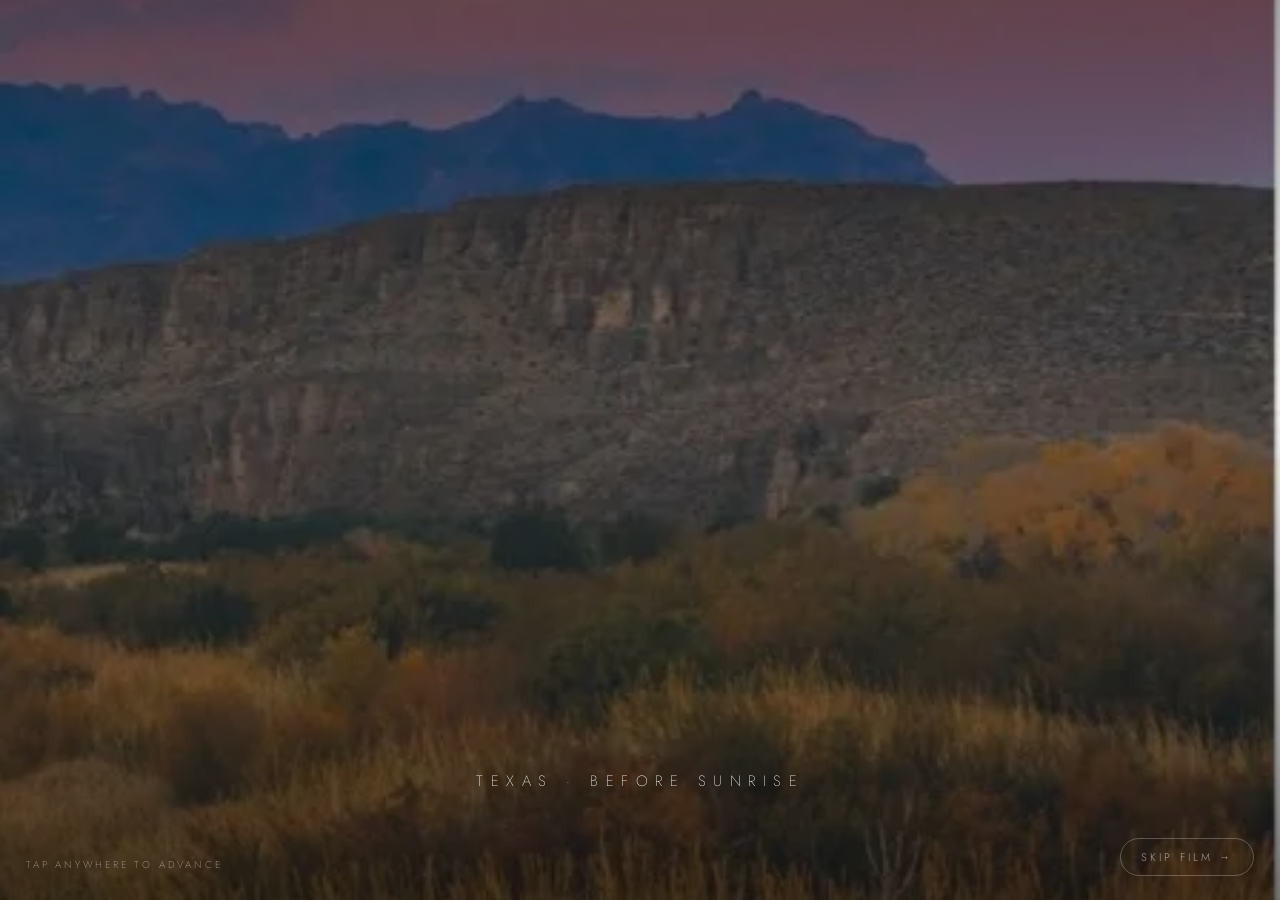
==== elan-brady/index.html @ 6ebee1da "Rename the one-of-one capsule from Martha to Marfa Co-Authored-By: Claude Fable 5 <noreply@anthropic" ====
<!DOCTYPE html>
<html lang="en">
<head>
<meta charset="UTF-8">
<meta name="viewport" content="width=device-width, initial-scale=1.0, viewport-fit=cover">
<title>Élan Brady — The Vision</title>
<meta name="description" content="Élan Brady — a Texas luxury jewelry house of modern heirlooms, one connected jewelry language, five regional expressions.">
<link rel="preconnect" href="https://fonts.googleapis.com">
<link rel="preconnect" href="https://fonts.gstatic.com" crossorigin>
<link href="https://fonts.googleapis.com/css2?family=Cormorant:ital,wght@0,300;0,400;0,500;1,300;1,400&family=Cormorant+SC:wght@300;400;500&family=EB+Garamond:ital,wght@0,400;0,500;1,400&family=Jost:wght@200;300;400&display=swap" rel="stylesheet">
<style>
:root{
  --canvas:#FFFFFF; --sand:#F4F1EA; --ink:#171A18;
  --blue-08:rgba(181,208,226,.28); --blue-16:rgba(181,208,226,.55); --blue:#B5D0E2;
  --green:#175B40; --aqua:#7FC4BD; --aqua-deep:#4FA69E; --gold:#B8912F;
  --deepgreen:#1C2D20; --door:#1E3A31;
}
*{margin:0;padding:0;box-sizing:border-box}
html,body{height:100%;overflow:hidden;background:#000;color:var(--ink);
  font-family:'EB Garamond',serif;-webkit-font-smoothing:antialiased}
button{font:inherit;background:none;border:none;cursor:pointer;color:inherit}
img{display:block}

.deck{position:fixed;inset:0;background:var(--canvas)}
.slide{position:absolute;inset:0;display:flex;align-items:center;justify-content:center;
  opacity:0;visibility:hidden;transition:opacity 1s ease, visibility 0s linear 1s;
  padding:6vh 7vw;overflow:hidden;background:var(--canvas)}
.slide.active{opacity:1;visibility:visible;transition:opacity 1s ease;z-index:2}
.inner{max-width:1100px;width:100%;position:relative;z-index:3}

.slide .st{opacity:0;transform:translateY(14px);
  transition:opacity 1s cubic-bezier(.2,.6,.2,1),transform 1s cubic-bezier(.2,.6,.2,1)}
.slide.active .st{opacity:1;transform:none}
.slide.active .d1{transition-delay:.15s}.slide.active .d2{transition-delay:.5s}
.slide.active .d3{transition-delay:.9s}.slide.active .d4{transition-delay:1.3s}
.slide.active .d5{transition-delay:1.75s}.slide.active .d6{transition-delay:2.2s}
.slide.active .d7{transition-delay:2.65s}.slide.active .d8{transition-delay:3.1s}

.eyebrow{font-family:'Jost',sans-serif;font-weight:300;font-size:clamp(10px,1.05vw,13px);
  letter-spacing:.42em;text-transform:uppercase;color:var(--green);margin-bottom:3vh}
.eyebrow .n{color:var(--gold)}
h1,h2{font-family:'Cormorant',serif;font-weight:300;line-height:1.12}
h1{font-size:clamp(32px,5.4vw,72px)}
h2{font-size:clamp(26px,4vw,54px)}
.big-i{font-style:italic}
.lede{font-size:clamp(15px,1.45vw,20px);line-height:1.7;max-width:60ch;color:#3a3f3c}
.quiet{font-family:'Jost',sans-serif;font-weight:300;font-size:clamp(9.5px,.95vw,12.5px);
  letter-spacing:.24em;text-transform:uppercase;color:#8d938f}
.hair{height:1px;background:var(--gold);width:64px;margin:3vh 0;opacity:.85}
.center{text-align:center}
.center .hair,.center .lede{margin-left:auto;margin-right:auto}

/* photo treatments */
.ph{position:relative;overflow:hidden;border-radius:10px;background:var(--sand)}
.ph img{width:100%;height:100%;object-fit:cover}
.ph .cap{position:absolute;left:0;right:0;bottom:0;padding:26px 20px 12px;
  background:linear-gradient(180deg,transparent,rgba(12,14,12,.55));
  color:rgba(255,255,255,.92);font-family:'Jost',sans-serif;font-weight:300;
  font-size:10px;letter-spacing:.26em;text-transform:uppercase;text-align:center}
.frame{border:1px solid #e6e2d6;border-radius:10px;overflow:hidden;background:#fff;
  box-shadow:0 22px 60px -30px rgba(23,26,24,.35)}
.frame img{width:100%;height:auto}

/* wordmark */
.wordmark{display:inline-block;text-align:center;line-height:1}
.wordmark .elan{font-family:'Cormorant',serif;font-weight:300;letter-spacing:.42em;
  font-size:clamp(38px,6vw,82px);display:inline-block;position:relative;padding-left:.42em}
.wordmark .elan .e{position:relative;display:inline-block}
.wordmark .elan .e svg{position:absolute;top:-.34em;left:.06em;width:.68em;height:.3em;overflow:visible}
.wordmark .brady{font-family:'Cormorant SC',serif;font-weight:400;letter-spacing:.58em;
  font-size:clamp(12px,1.6vw,21px);display:block;margin-top:.55em;padding-left:.58em}
.wordmark .atelier{font-family:'Jost',sans-serif;font-weight:200;letter-spacing:.6em;
  font-size:clamp(8px,.85vw,11px);display:block;margin-top:1.4em;padding-left:.6em;color:#6d736f}
.wordmark.on-dark{color:#fff}.wordmark.on-dark .atelier{color:rgba(255,255,255,.6)}

/* =========== INTRO FILM =========== */
#film{background:#000;padding:0}
.fs{position:absolute;inset:0;display:flex;align-items:center;justify-content:center;
  opacity:0;transition:opacity 1.8s ease;pointer-events:none;text-align:center;padding:8vh 8vw}
.fs.on{opacity:1}
#f1{padding:0}
#f1 .bg{position:absolute;inset:0;overflow:hidden}
#f1 .bg img{width:100%;height:100%;object-fit:cover;transform:scale(1.08);
  animation:kb-slow 14s ease-out forwards}
@keyframes kb-slow{to{transform:scale(1)}}
#f1 .bg::after{content:"";position:absolute;inset:0;
  background:linear-gradient(180deg,rgba(0,0,0,.35),rgba(0,0,0,.05) 45%,rgba(0,0,0,.55))}
.f-cap{position:relative;z-index:2;color:rgba(255,255,255,.94);font-family:'Jost',sans-serif;
  font-weight:200;letter-spacing:.5em;text-transform:uppercase;font-size:clamp(10px,1.2vw,15px);
  text-shadow:0 1px 24px rgba(0,0,0,.5)}
#f1 .f-cap{position:absolute;left:0;right:0;bottom:12vh}
.f-q{position:relative;z-index:2;font-family:'Cormorant',serif;font-style:italic;font-weight:300;
  color:#fff;font-size:clamp(24px,3.6vw,48px);line-height:1.4;max-width:26ch}
#f3{background:#000}
.f-doors{position:absolute;inset:0;display:flex}
.f-doors .p{flex:1;background:linear-gradient(100deg,#20423a,#16302a 52%,#1d3d34)}
.f-doors .p.l{border-right:1px solid rgba(255,255,255,.1)}
.f-doors .p.r{border-left:1px solid rgba(0,0,0,.3)}
.f-doors .p{transition:transform 2.8s cubic-bezier(.65,0,.25,1)}
#f3.open .p.l{transform:translateX(-102%)}
#f3.open .p.r{transform:translateX(102%)}
#f3 .light{position:absolute;inset:0;background:radial-gradient(ellipse at 50% 45%,#fdfbf5,#f0ead9 55%,#e2dbc6)}
#f3 .fmark{position:relative;z-index:3;transition:opacity 1.5s ease}
#f3.open .fmark{opacity:0}
#f4{background:#0e120f;padding:0}
.f-strip{position:absolute;inset:0;display:flex;gap:3px;background:#0e120f}
.f-strip .band{flex:1;position:relative;overflow:hidden;
  transform:translateY(101%);transition:transform 1.3s cubic-bezier(.2,.7,.2,1)}
#f4.on .band{transform:none}
#f4.on .band:nth-child(2){transition-delay:.35s}
#f4.on .band:nth-child(3){transition-delay:.7s}
#f4.on .band:nth-child(4){transition-delay:1.05s}
#f4.on .band:nth-child(5){transition-delay:1.4s}
.f-strip .band img{position:absolute;inset:0;width:100%;height:100%;object-fit:cover}
.f-strip .band::after{content:"";position:absolute;inset:0;
  background:linear-gradient(180deg,rgba(10,14,11,.55),transparent 32%,transparent 55%,rgba(10,14,11,.62))}
.f-strip .band span{position:absolute;left:0;right:0;bottom:26px;z-index:2;text-align:center;
  color:rgba(255,255,255,.94);font-family:'Jost',sans-serif;font-weight:300;
  letter-spacing:.32em;text-transform:uppercase;font-size:clamp(8px,.95vw,12px)}
#f4 .f-cap{position:absolute;left:0;right:0;top:7vh;z-index:3;
  text-shadow:0 1px 20px rgba(0,0,0,.85),0 0 6px rgba(0,0,0,.6)}
#f5{background:var(--canvas)}
.f-thresh{font-family:'Cormorant',serif;font-weight:300;color:var(--ink);
  font-size:clamp(28px,4.4vw,58px);line-height:1.25}
.f-thresh em{font-style:italic;color:var(--green)}
.f-sub{margin-top:3vh;font-family:'Jost',sans-serif;font-weight:300;letter-spacing:.3em;
  text-transform:uppercase;font-size:clamp(9px,1vw,12px);color:#8d938f}
.skip{position:absolute;right:26px;bottom:24px;z-index:20;font-family:'Jost',sans-serif;
  font-weight:300;font-size:11px;letter-spacing:.28em;text-transform:uppercase;
  color:rgba(255,255,255,.55);border:1px solid rgba(255,255,255,.25);border-radius:100px;
  padding:10px 20px;transition:color .3s,border-color .3s}
.skip:hover{color:#fff;border-color:rgba(255,255,255,.6)}
#film.lightmode .skip{color:#8d938f;border-color:#d8d4c8}
.tapnote{position:absolute;left:26px;bottom:28px;z-index:20;font-family:'Jost',sans-serif;
  font-weight:300;font-size:10px;letter-spacing:.28em;text-transform:uppercase;color:rgba(255,255,255,.4)}
#film.lightmode .tapnote{color:#b9b4a6}

/* =========== LINE SLIDES — real photography =========== */
.line-slide{padding:0}
.line-wrap{display:grid;grid-template-columns:46% 54%;position:absolute;inset:0}
.line-field{position:relative;overflow:hidden;background:#101512}
.line-field img{position:absolute;inset:0;width:100%;height:100%;object-fit:cover;
  transform:scale(1.06)}
.slide.active .line-field img{animation:kb 26s ease-in-out infinite alternate}
@keyframes kb{from{transform:scale(1.06) translateY(0)}to{transform:scale(1.12) translateY(-1.5%)}}
.line-field::after{content:"";position:absolute;inset:0;z-index:1;
  background:linear-gradient(180deg,rgba(10,14,11,.08),transparent 45%,rgba(10,14,11,.66))}
.line-field .lname{position:absolute;left:8%;bottom:9%;color:#fff;z-index:2;
  text-shadow:0 1px 30px rgba(0,0,0,.45)}
.line-field .lname .idx{font-family:'Jost',sans-serif;font-weight:300;font-size:11.5px;
  letter-spacing:.4em;opacity:.85;display:block;margin-bottom:12px}
.line-field .lname h2{font-family:'Cormorant',serif;font-weight:300;letter-spacing:.12em;
  font-size:clamp(30px,4.3vw,60px);color:#fff}
.line-copy{display:flex;flex-direction:column;justify-content:center;padding:7vh 7vw 7vh 5.5vw;background:var(--canvas)}
.promise{font-family:'Cormorant',serif;font-style:italic;font-weight:300;
  font-size:clamp(22px,2.7vw,38px);line-height:1.25;margin-bottom:3vh}
.mats{display:flex;flex-wrap:wrap;gap:8px 9px;margin-bottom:3vh}
.mats span{font-family:'Jost',sans-serif;font-weight:300;font-size:11px;letter-spacing:.13em;
  text-transform:uppercase;color:#5c625e;border:1px solid #e2e0d8;border-radius:100px;
  padding:6px 14px;background:var(--sand)}
.worldnote{font-size:clamp(13.5px,1.2vw,16.5px);line-height:1.7;color:#4a504c;max-width:46ch}

/* gap diagram */
.gap{position:relative;margin-top:5vh;height:210px}
.gap .axis{position:absolute;top:50%;left:4%;right:4%;height:1px;background:var(--gold);
  transform:scaleX(0);transform-origin:left;transition:transform 1.6s ease .5s}
.slide.active .gap .axis{transform:scaleX(1)}
.gap .pole{position:absolute;top:50%;width:190px;transform:translateY(-50%)}
.gap .pole.l{left:2%}.gap .pole.r{right:2%;text-align:right}
.gap .pole h3{font-family:'Cormorant SC',serif;font-weight:400;font-size:clamp(15px,1.7vw,23px);letter-spacing:.1em}
.gap .pole p{font-family:'Jost',sans-serif;font-weight:300;font-size:11.5px;color:#8d938f;margin-top:8px;line-height:1.55}
.gap .bloom{position:absolute;top:50%;left:50%;transform:translate(-50%,-50%);
  width:min(330px,36vw);aspect-ratio:1.6/1;border-radius:50%;
  background:radial-gradient(closest-side,var(--blue-16),var(--blue-08) 55%,transparent 78%);
  display:flex;flex-direction:column;align-items:center;justify-content:center;gap:9px;
  opacity:0;transition:opacity 1.4s ease 1.7s}
.slide.active .gap .bloom{opacity:1}
.gap .bloom h3{font-family:'Cormorant',serif;font-style:italic;font-weight:400;font-size:clamp(19px,2.3vw,30px)}
.gap .bloom p{font-family:'Jost',sans-serif;font-weight:300;font-size:11px;letter-spacing:.2em;
  text-transform:uppercase;color:var(--green)}

/* crossroads */
.cross-wrap{display:grid;grid-template-columns:44% 56%;gap:4.5vw;align-items:center}
.cross-wrap .ph{aspect-ratio:3/4;max-height:66vh}
.parts{display:flex;flex-wrap:wrap;gap:9px;margin:3vh 0}
.parts span{font-family:'Jost',sans-serif;font-weight:300;font-size:10.5px;letter-spacing:.24em;
  text-transform:uppercase;color:var(--green);border:1px solid #d9e6e0;border-radius:100px;
  padding:8px 16px;background:rgba(181,208,226,.14)}
.cross-note{font-family:'Jost',sans-serif;font-weight:300;font-size:11px;letter-spacing:.16em;
  text-transform:uppercase;color:#8d938f;line-height:2}

/* MARTHA */
#s-martha{background:#0c0d0b;color:#efeee8}
#s-martha .m-grid{display:grid;grid-template-columns:55% 45%;gap:4.5vw;align-items:center;max-width:1160px}
#s-martha .m-name{font-family:'Cormorant',serif;font-weight:300;font-style:italic;
  letter-spacing:.24em;font-size:clamp(42px,6.4vw,90px);color:#fff}
#s-martha .quiet{color:rgba(239,238,232,.55)}
#s-martha .lede{color:rgba(239,238,232,.78)}
#s-martha .m-plate{border:1px solid rgba(184,145,47,.4);border-radius:10px;overflow:hidden;
  box-shadow:0 30px 90px -40px rgba(184,145,47,.35);position:relative}
#s-martha .m-plate img{width:100%;height:auto}
#s-martha .m-plate .cap{position:absolute;left:0;right:0;bottom:0;padding:26px 16px 12px;
  background:linear-gradient(180deg,transparent,rgba(12,13,11,.72));color:rgba(239,238,232,.85);
  font-family:'Jost',sans-serif;font-weight:300;font-size:9.5px;letter-spacing:.26em;
  text-transform:uppercase;text-align:center}

/* tiers */
.tier-wrap{display:grid;grid-template-columns:58% 42%;gap:4vw;align-items:center}
.tiers{margin-top:3.2vh;display:flex;flex-direction:column;gap:9px}
.tier{display:grid;grid-template-columns:200px 1fr;align-items:center;gap:20px;
  background:var(--sand);border-radius:8px;padding:16px 24px;border-left:3px solid var(--gold)}
.tier:nth-child(2){border-left-color:var(--green)}
.tier:nth-child(3){border-left-color:var(--aqua-deep)}
.tier:nth-child(4){border-left-color:#a4a89f}
.tier h4{font-family:'Cormorant SC',serif;font-weight:500;font-size:clamp(13px,1.4vw,18px);letter-spacing:.07em}
.tier p{font-family:'Jost',sans-serif;font-weight:300;font-size:11.5px;color:#5c625e}
.tier-cap{margin-top:2.6vh;font-style:italic;font-size:clamp(13px,1.35vw,17px);color:#3a3f3c}

/* ===== NUMBERS: gates ===== */
.gates{display:grid;grid-template-columns:repeat(3,1fr);gap:16px;margin-top:3.6vh}
.gate{border:1px solid #e6e2d6;border-radius:10px;padding:24px 24px 20px;background:var(--canvas);position:relative}
.gate.hot{background:var(--sand);border-color:#dcd6c6}
.gate .gn{font-family:'Jost',sans-serif;font-weight:300;font-size:10px;letter-spacing:.32em;
  text-transform:uppercase;color:var(--gold);margin-bottom:10px}
.gate h4{font-family:'Cormorant',serif;font-weight:400;font-size:clamp(18px,1.9vw,25px);margin-bottom:4px}
.gate .amt{font-family:'Cormorant',serif;font-weight:300;font-size:clamp(24px,2.6vw,36px);color:var(--green);margin-bottom:14px}
.gate ul{list-style:none}
.gate li{font-family:'Jost',sans-serif;font-weight:300;font-size:12px;line-height:1.5;color:#4a504c;
  padding:5px 0;border-top:1px solid #eeebe1;display:flex;justify-content:space-between;gap:10px}
.gate li b{font-weight:400;color:var(--ink);white-space:nowrap}
.gate .unlock{margin-top:14px;font-family:'EB Garamond',serif;font-style:italic;
  font-size:13.5px;color:var(--green)}
.fineprint{margin-top:2.6vh;font-family:'Jost',sans-serif;font-weight:300;font-size:10px;
  letter-spacing:.14em;text-transform:uppercase;color:#a4a89f;text-align:center}

/* ===== NUMBERS: revenue chart ===== */
.rev{display:grid;grid-template-columns:repeat(3,1fr);gap:26px;align-items:end;
  margin-top:4vh;height:300px}
.rcol{display:flex;flex-direction:column;justify-content:flex-end;height:100%;text-align:center}
.rbar{position:relative;border-radius:8px 8px 0 0;margin:0 12%;
  transform:scaleY(0);transform-origin:bottom;transition:transform 1.4s cubic-bezier(.2,.7,.2,1)}
.slide.active .rbar{transform:scaleY(1)}
.slide.active .rc2 .rbar{transition-delay:.35s}
.slide.active .rc3 .rbar{transition-delay:.7s}
.rb1{height:19%;background:linear-gradient(180deg,var(--blue),rgba(181,208,226,.55))}
.rb2{height:48%;background:linear-gradient(180deg,var(--aqua),var(--aqua-deep))}
.rb3{height:100%;background:linear-gradient(180deg,#2b7d5c,var(--green))}
.rbar .rv{position:absolute;top:-2.6em;left:0;right:0;font-family:'Cormorant',serif;
  font-weight:400;font-size:clamp(17px,1.9vw,26px);color:var(--ink);white-space:nowrap}
.rmeta{margin-top:14px;border-top:1px solid #e6e2d6;padding-top:12px}
.rmeta h4{font-family:'Cormorant SC',serif;font-weight:500;font-size:clamp(13px,1.4vw,18px);letter-spacing:.08em}
.rmeta p{font-family:'Jost',sans-serif;font-weight:300;font-size:11px;line-height:1.6;color:#5c625e;margin-top:6px}

/* growth path */
.gpath{display:flex;align-items:center;gap:0;margin-top:4.5vh;flex-wrap:wrap;justify-content:center}
.gstep{background:var(--sand);border:1px solid #e6e2d6;border-radius:10px;padding:18px 22px;text-align:center;min-width:150px}
.gstep h5{font-family:'Cormorant',serif;font-weight:400;font-size:clamp(16px,1.7vw,22px)}
.gstep p{font-family:'Jost',sans-serif;font-weight:300;font-size:10.5px;letter-spacing:.12em;
  text-transform:uppercase;color:var(--green);margin-top:6px}
.garr{font-family:'Cormorant',serif;font-size:26px;color:var(--gold);padding:0 16px}

/* craft / production */
.craft{display:grid;grid-template-columns:repeat(3,1fr);gap:24px;margin-top:4vh}
.craft .c{border-top:1px solid var(--gold);padding-top:2.2vh}
.craft h4{font-family:'Cormorant SC',serif;font-weight:500;letter-spacing:.09em;font-size:clamp(13px,1.45vw,19px);margin-bottom:1.2vh}
.craft .where{font-family:'Jost',sans-serif;font-weight:300;font-size:10px;letter-spacing:.3em;
  text-transform:uppercase;color:var(--green);margin-bottom:1.3vh}
.craft p{font-size:clamp(12.5px,1.1vw,15px);line-height:1.65;color:#4a504c}
.worktable{display:grid;grid-template-columns:repeat(3,1fr);gap:16px;margin-top:3.4vh}
.worktable .frame{box-shadow:0 14px 40px -24px rgba(23,26,24,.35)}
.worktable .frame img{aspect-ratio:16/10;object-fit:cover;height:auto}
.worktable-cap{margin-top:1.8vh;font-family:'Jost',sans-serif;font-weight:300;font-size:10px;
  letter-spacing:.22em;text-transform:uppercase;color:#a4a89f;text-align:center}

/* brand codes */
.codes{display:grid;grid-template-columns:1fr 1fr;gap:20px;margin-top:4vh;align-items:start}
.codes .frame img{max-height:56vh;object-fit:cover;object-position:top}

/* open studio */
.paths{display:grid;grid-template-columns:1fr 1fr;gap:20px;margin-top:4vh}
.path{border:1px solid #e2ded2;border-radius:10px;padding:26px 28px;background:var(--canvas)}
.path.warm{background:var(--sand)}
.path h4{font-family:'Cormorant',serif;font-weight:400;font-size:clamp(18px,1.9vw,25px);margin-bottom:1.4vh}
.path p{font-size:clamp(13px,1.15vw,15.5px);line-height:1.7;color:#4a504c}
.path ul{list-style:none;margin-top:1.6vh;display:flex;flex-wrap:wrap;gap:7px}
.path li{font-family:'Jost',sans-serif;font-weight:300;font-size:10px;letter-spacing:.15em;
  text-transform:uppercase;color:var(--green);border:1px solid #d9e6e0;border-radius:100px;padding:6px 12px}

/* studio 52 */
#s-52{background:var(--deepgreen);color:#efeee8}
#s-52 .eyebrow{color:var(--aqua)}
.orbit-wrap{position:relative;width:min(380px,54vw);aspect-ratio:1;margin:2.5vh auto 0}
.orbit-ring{position:absolute;inset:0;border:1px solid rgba(207,213,197,.22);border-radius:50%}
.orbit-ring.r2{inset:16%}
.flower{position:absolute;inset:37%;display:flex;align-items:center;justify-content:center}
.flower svg{animation:breathe 6s ease-in-out infinite}
@keyframes breathe{0%,100%{opacity:.85;transform:scale(1)}50%{opacity:1;transform:scale(1.05)}}
.node{position:absolute;width:110px;text-align:center;transform:translate(-50%,-50%);
  font-family:'Jost',sans-serif;font-weight:300;font-size:10px;letter-spacing:.22em;
  text-transform:uppercase;color:rgba(239,238,232,.78)}
.node::before{content:"";display:block;width:6px;height:6px;border-radius:50%;
  background:var(--aqua);margin:0 auto 8px;box-shadow:0 0 12px rgba(127,196,189,.6)}
.orbit-cap{text-align:center;font-style:italic;font-size:clamp(13px,1.35vw,18px);
  color:rgba(239,238,232,.85);margin-top:2.5vh}

/* ask */
#s-ask{background:var(--sand)}
.ask-wrap{display:grid;grid-template-columns:44% 56%;gap:4.5vw;align-items:center;max-width:1160px}
.ask-wrap .ph{aspect-ratio:4/3;box-shadow:0 26px 70px -34px rgba(23,26,24,.4)}
.ask-line{font-family:'Cormorant',serif;font-weight:300;font-size:clamp(22px,3vw,42px);line-height:1.35}
.ask-line em{font-style:italic;color:var(--green)}

/* closing */
.close-lines h2{font-size:clamp(24px,3.4vw,48px);line-height:1.45;font-weight:300}
.close-lines h2 em{font-style:italic;color:var(--green)}

/* chrome */
.chrome{position:fixed;left:0;right:0;bottom:0;z-index:50;display:flex;align-items:center;
  justify-content:space-between;padding:15px 24px;pointer-events:none;transition:opacity .6s}
.chrome.hidden{opacity:0}
.progress{flex:1;height:1px;background:#e4e0d4;margin:0 20px;position:relative}
.progress .bar{position:absolute;left:0;top:0;bottom:0;background:var(--gold);width:0;transition:width .8s ease}
.ch-label{font-family:'Jost',sans-serif;font-weight:300;font-size:9px;letter-spacing:.3em;
  text-transform:uppercase;color:#a4a89f;min-width:140px}
.ch-label.r{text-align:right}
body.dark-chrome .ch-label{color:rgba(239,238,232,.5)}
body.dark-chrome .progress{background:rgba(255,255,255,.15)}
.navzone{position:fixed;top:0;bottom:0;width:16%;z-index:40;cursor:pointer}
.navzone.prev{left:0}.navzone.next{right:0}

@media (prefers-reduced-motion:reduce){
  *,*::before,*::after{animation:none!important;transition-duration:.01ms!important}
  .slide .st,.rbar{opacity:1;transform:none}
  .line-field img{transform:none}
}
@media (max-width:760px){
  .line-wrap{grid-template-columns:1fr}
  .line-field{min-height:36vh}
  .line-copy{padding:4vh 8vw}
  .craft,.gates,.worktable{grid-template-columns:1fr;gap:12px}
  .rev{height:auto;grid-template-columns:1fr;gap:18px}
  .rbar{height:60px!important;margin:0}
  .paths,.codes,.cross-wrap,.tier-wrap,.ask-wrap{grid-template-columns:1fr;gap:20px}
  #s-martha .m-grid{grid-template-columns:1fr;gap:24px}
  .cross-wrap .ph{aspect-ratio:4/3;max-height:34vh}
  .gap{height:290px}.gap .pole{width:118px}
  .slide{padding:5vh 7vw}
}
</style>
</head>
<body>

<div class="deck" id="deck">

<!-- ================= 0 · INTRO FILM ================= -->
<section class="slide active" id="film" data-chapter="Élan Brady — a film" data-dark="1">
  <div class="fs on" id="f1">
    <div class="bg"><img src="./assets/texas-sky.webp" alt="Moon over a Texas desert ridge before sunrise"></div>
    <div class="f-cap">Texas · before sunrise</div>
  </div>
  <div class="fs" id="f2" style="background:#000">
    <div class="f-q">What if jewelry could tell the story of Texas the way the great houses tell the story of Paris?</div>
  </div>
  <div class="fs" id="f3">
    <div class="light"></div>
    <div class="f-doors"><div class="p l"></div><div class="p r"></div></div>
    <div class="fmark">
      <div class="wordmark on-dark">
        <span class="elan"><span class="e">E<svg viewBox="0 0 40 16"><path d="M2 11 C 9 3, 15 3, 21 9 S 33 14, 38 6" fill="none" stroke="#fff" stroke-width="1.6" stroke-linecap="round"/></svg></span>LAN</span>
        <span class="brady">Brady</span>
        <span class="atelier">ATELIER&nbsp;&nbsp;TX</span>
      </div>
    </div>
  </div>
  <div class="fs" id="f4">
    <div class="f-strip">
      <div class="band"><img src="./assets/dallas-pearls.webp" alt="DFW line pearl moodboard"><span>DFW</span></div>
      <div class="band"><img src="./assets/austin-tray.webp" alt="Austin line collected jewelry trays"><span>Austin</span></div>
      <div class="band"><img src="./assets/houston-tech.webp" alt="Houston line necklace design board"><span>Houston</span></div>
      <div class="band"><img src="./assets/gulf-silver.webp" alt="Gulf Coast line connector design board"><span>Gulf&nbsp;Coast</span></div>
      <div class="band"><img src="./assets/texas-sky.webp" alt="South Texas big sky"><span>South&nbsp;Texas</span></div>
    </div>
    <div class="f-cap">Five Texas lines · one connected collection</div>
  </div>
  <div class="fs" id="f5">
    <div>
      <div class="f-thresh">Come see what <em>belongs together.</em></div>
      <div class="f-sub">DFW · Austin · Houston · Gulf Coast · South Texas — joined at the Crossroads</div>
    </div>
  </div>
  <button class="skip" id="skipBtn">Skip film →</button>
  <div class="tapnote">Tap anywhere to advance</div>
</section>

<!-- ================= 1 · TITLE ================= -->
<section class="slide center" data-chapter="The House">
  <div class="inner">
    <div class="st d1 quiet" style="margin-bottom:4vh">A future luxury jewelry house · Texas</div>
    <div class="st d2">
      <div class="wordmark">
        <span class="elan"><span class="e">E<svg viewBox="0 0 40 16"><path d="M2 11 C 9 3, 15 3, 21 9 S 33 14, 38 6" fill="none" stroke="#171A18" stroke-width="1.6" stroke-linecap="round"/></svg></span>LAN</span>
        <span class="brady">Brady</span>
      </div>
    </div>
    <div class="st d3 hair"></div>
    <p class="st d4 lede" style="font-size:clamp(15px,1.55vw,21px)">Élan Brady creates modern heirlooms inspired by <em style="color:var(--green)">the places we love</em>, <em style="color:var(--green)">the stories we carry</em>, and <em style="color:var(--green)">the faith that connects us</em> — expressed through excellence, never through slogans. One jewelry language, five Texas expressions, every piece made to connect — so a collection grows as beautifully as a story does.</p>
    <div class="st d5 quiet" style="margin-top:4vh;color:var(--green)">DFW · Austin · Houston · Gulf Coast · South Texas</div>
  </div>
</section>

<!-- ================= 2 · PHILOSOPHY ================= -->
<section class="slide center" data-chapter="Ch 1 · Philosophy">
  <div class="inner">
    <div class="st d1 eyebrow"><span class="n">01</span> &nbsp; The Philosophy</div>
    <h1><span class="st d2" style="display:block">Not a jewelry company.</span>
        <span class="st d3 big-i" style="display:block;color:var(--green)">A collecting house.</span>
        <span class="st d4" style="display:block">Jewelry is the first collection.</span></h1>
    <div class="st d5 hair"></div>
    <p class="st d6 lede">Modern heirlooms — pieces designed to gain meaning, not lose it. Objects that feel as if they already had a life before you found them. One belief holds the house: <em>beautiful things belong together.</em> People. Stones. Stories. Generations.</p>
  </div>
</section>

<!-- ================= 3 · OPPORTUNITY ================= -->
<section class="slide" data-chapter="Ch 2 · The Opportunity">
  <div class="inner">
    <div class="st d1 eyebrow"><span class="n">02</span> &nbsp; The Opportunity</div>
    <h2 class="st d2">Most fine jewelry is finished<br>the day you buy it.</h2>
    <div class="gap">
      <div class="axis"></div>
      <div class="pole l st d3"><h3>Disposable</h3><p>Fashion jewelry — worn out, not worn in.</p></div>
      <div class="pole r st d4"><h3>Untouchable</h3><p>Fine jewelry — behind glass, one necklace forever.</p></div>
      <div class="bloom"><h3>A collection that grows</h3><p>individuality · flexibility · meaning · inheritance</p></div>
    </div>
    <p class="st d6 lede" style="margin-top:1.5vh">In between is what people actually want: pieces with meaning that change with a life — and get handed to the next one. That gap is where this house is built.</p>
  </div>
</section>

<!-- ================= 4 · THE CROSSROADS ================= -->
<section class="slide" data-chapter="Ch 3 · The Crossroads">
  <div class="inner">
    <div class="cross-wrap">
      <div class="ph st d2">
        <img src="./assets/connectors-gold.webp" alt="The Élan Brady connector collection — Hill Country, Austin, Dallas, Gulf Coast, South Texas and Signature connectors on gold chains" style="object-position:center top">
        <div class="cap">The connector collection · one signature across every line</div>
      </div>
      <div>
        <div class="st d1 eyebrow"><span class="n">03</span> &nbsp; The Signature System — The Crossroads</div>
        <h2 class="st d3">One jewelry language.<br><span class="big-i" style="color:var(--green)">Many expressions.</span></h2>
        <div class="st d4 parts"><span>Strand</span><span>Connector</span><span>Centerpiece</span><span>Charm</span></div>
        <p class="st d5 lede" style="max-width:44ch">Every strand, connector, centerpiece and charm the house ever makes speaks to every piece that came before it. The Crossroads is not a sixth line — it is the signature that runs through all five.</p>
        <p class="st d6 cross-note" style="margin-top:2.6vh">The engineering is invisible · the beauty is not<br>Compatibility is handled for you</p>
      </div>
    </div>
  </div>
</section>

<!-- ================= 5–9 · FIVE LINES ================= -->
<section class="slide line-slide" data-chapter="Ch 4 · Five Lines · DFW">
  <div class="line-wrap">
    <div class="line-field"><img src="./assets/dallas-pearls.webp" alt="DFW line — pearls, gold and onyx moodboard" style="object-position:center top">
      <div class="lname st d1"><span class="idx">LINE I OF V</span><h2>DFW</h2></div></div>
    <div class="line-copy">
      <div class="st d2 quiet" style="margin-bottom:2vh;color:var(--green)">Polish · Contrast · Evening ease</div>
      <div class="st d3 promise">Pearls without preciousness.</div>
      <div class="st d4 mats"><span>Baroque pearl</span><span>Black onyx</span><span>Fine gold</span><span>Diamond</span><span>Pale aquamarine</span><span>Polished silver</span></div>
      <p class="st d5 worldnote">Blue hour over the metroplex — glass, headlights, a table waiting. Worn with white shirts, denim, black knit, tailored jackets. Pearls you actually live in.</p>
    </div>
  </div>
</section>

<section class="slide line-slide" data-chapter="Ch 4 · Five Lines · Austin">
  <div class="line-wrap">
    <div class="line-field"><img src="./assets/austin-tray.webp" alt="Austin line — collected trays of turquoise, charms and vintage pieces">
      <div class="lname st d1"><span class="idx">LINE II OF V</span><h2>AUSTIN</h2></div></div>
    <div class="line-copy">
      <div class="st d2 quiet" style="margin-bottom:2vh;color:var(--green)">Eclectic · Collected · A little off-center</div>
      <div class="st d3 promise">The unexpected piece that makes the outfit.</div>
      <div class="st d4 mats"><span>Silk</span><span>Chain</span><span>Charms</span><span>Aquamarine</span><span>Green stones</span><span>Brass</span><span>Vintage forms</span></div>
      <p class="st d5 worldnote">Color and music, asymmetry on purpose. Washed denim, patterned shirts, linen. The piece you found along the way.</p>
    </div>
  </div>
</section>

<section class="slide line-slide" data-chapter="Ch 4 · Five Lines · Houston">
  <div class="line-wrap">
    <div class="line-field"><img src="./assets/houston-tech.webp" alt="Houston line — chain and center connector necklace design board" style="object-position:38% center">
      <div class="lname st d1"><span class="idx">LINE III OF V</span><h2>HOUSTON</h2></div></div>
    <div class="line-copy">
      <div class="st d2 quiet" style="margin-bottom:2vh;color:var(--green)">Architectural · Fine · Considered</div>
      <div class="st d3 promise">Fine jewelry with color, structure and daily wearability.</div>
      <div class="st d4 mats"><span>Recycled 18k gold</span><span>Emerald</span><span>Sapphire</span><span>Peridot</span><span>Salt &amp; pepper diamond</span><span>Disclosed lab diamond</span></div>
      <p class="st d5 worldnote">The fine-jewelry voice of the house — gemstone mosaics on architectural gold, roughly 80% expressive stone, 20% precious punctuation. Made for daily life, not the vault.</p>
    </div>
  </div>
</section>

<section class="slide line-slide" data-chapter="Ch 4 · Five Lines · Gulf Coast">
  <div class="line-wrap">
    <div class="line-field"><img src="./assets/gulf-filigree.webp" alt="Gulf Coast line — filigree connector with turquoise, aquamarine and pearl strands" style="object-position:70% center">
      <div class="lname st d1"><span class="idx">LINE IV OF V</span><h2>GULF&nbsp;COAST</h2></div></div>
    <div class="line-copy">
      <div class="st d2 quiet" style="margin-bottom:2vh;color:var(--green)">Water · Light · Ease</div>
      <div class="st d3 promise">Light on water, made wearable.</div>
      <div class="st d4 mats"><span>Aquamarine</span><span>Pearl</span><span>Mother of pearl</span><span>White &amp; pale gold</span><span>Sea-glass greens</span><span>Silver</span></div>
      <p class="st d5 worldnote">The water line — aquamarine and pearl luster, pale golds, movement like light through the shallows. Linen, bare shoulders, salt air.</p>
    </div>
  </div>
</section>

<section class="slide line-slide" data-chapter="Ch 4 · Five Lines · South Texas">
  <div class="line-wrap">
    <div class="line-field"><img src="./assets/texas-sky.webp" alt="South Texas — moon over desert mountains and sun-worn grassland">
      <div class="lname st d1"><span class="idx">LINE V OF V</span><h2>SOUTH&nbsp;TEXAS</h2></div></div>
    <div class="line-copy">
      <div class="st d2 quiet" style="margin-bottom:2vh;color:var(--green)">Big sky · Sun-worn · Sculptural calm</div>
      <div class="st d3 promise">Regional material made modern.</div>
      <div class="st d4 mats"><span>Turquoise</span><span>Sterling</span><span>Oxidized sterling</span><span>Leather</span><span>Rough stones</span><span>Gold accents</span></div>
      <p class="st d5 worldnote">Turquoise and sterling, sculptural links, sun and distance. Modern regional character — never costume, never cliché.</p>
    </div>
  </div>
</section>

<!-- ================= 10 · MARTHA ================= -->
<section class="slide" id="s-martha" data-chapter="The Capsule · Marfa" data-dark="1">
  <div class="m-grid">
    <div>
      <div class="st d1 quiet">The one-of-one capsule</div>
      <div class="st d2 m-name">Marfa</div>
      <div class="st d3 hair"></div>
      <p class="st d4 lede">Where the house plays. Singular, high-art pieces made once and never repeated — the wildest ideas, the rarest stones, the compositions too personal to produce. Marfa is provenance-forward, collector-priced, and pure joy: proof that a disciplined house can still make art for art's sake.</p>
      <div class="st d5 quiet" style="margin-top:3.5vh;color:rgba(239,238,232,.5)">One of one · By invitation &amp; occasion · The soul of the worktable</div>
    </div>
    <div class="st d3 m-plate">
      <img src="./assets/medallion-connector.webp" alt="Hand-drawn Élan connector centerpiece — oxidized silver lace petals around a 14k gold dome">
      <div class="cap">From the worktable · connector / centerpiece study</div>
    </div>
  </div>
</section>

<!-- ================= 11 · MATERIAL TIERS ================= -->
<section class="slide" data-chapter="Ch 5 · Material Strategy">
  <div class="inner">
    <div class="tier-wrap">
      <div>
        <div class="st d1 eyebrow"><span class="n">05</span> &nbsp; Material Strategy</div>
        <h2 class="st d2">Four honest tiers.<br><span class="big-i" style="color:var(--green)">Nothing is called gold that isn't.</span></h2>
        <div class="tiers">
          <div class="tier st d3"><h4>Élan Brady Fine</h4><p>Recycled solid 18k gold · precious &amp; fine gemstones · natural / lab always disclosed</p></div>
          <div class="tier st d4"><h4>Élan Brady Gold</h4><p>Solid 14k gold · natural stones · disclosed lab diamonds · the daily fine tier</p></div>
          <div class="tier st d5"><h4>Élan Brady Mixed Metal</h4><p>Sterling &amp; oxidized sterling · solid gold accents · expressive stones, pearls, turquoise</p></div>
          <div class="tier st d6"><h4>Élan Brady Studio</h4><p>Gold-filled · vermeil · silk · leather · brass — accurately disclosed, never called solid gold</p></div>
        </div>
        <p class="st d7 tier-cap">An 18k centerpiece + a 14k connector + a silk strand — each honest at its own tier. That is what makes luxury approachable without ever compromising trust.</p>
      </div>
      <div class="ph st d4" style="aspect-ratio:4/5;max-height:66vh">
        <img src="./assets/filigree-suite.webp" alt="Élan Brady gold suite — connector, earrings, bracelet and rings in solid gold" style="object-position:center">
        <div class="cap">The gold suite · connector, earrings, bracelet, ring</div>
      </div>
    </div>
  </div>
</section>

<!-- ================= 12 · PRODUCTION ================= -->
<section class="slide" data-chapter="Ch 6 · Production">
  <div class="inner">
    <div class="st d1 eyebrow"><span class="n">06</span> &nbsp; Production — built for low minimums</div>
    <h2 class="st d2">Old craft and new engineering,<br>in the same piece.</h2>
    <div class="craft">
      <div class="c st d3"><div class="where">Texas · The Studio</div><h4>Designed &amp; made by hand</h4><p>Every piece begins at Jeni's bench. Studio-made work ships from day one at MOQ of one — the highest-margin, fastest-learning tier of the house.</p></div>
      <div class="c st d4"><div class="where">Porto · Portugal</div><h4>Small-lot partnership</h4><p>Goldsmiths in Porto for casting, setting and hand finishing — repeatable excellence in solid gold and sterling at genuinely small production lots, so inventory risk stays low.</p></div>
      <div class="c st d5"><div class="where">Specialist Partner</div><h4>Precision engineering</h4><p>3D-precision specialists produce the invisible architecture: connector bodies, master patterns, moving parts — engineered once, reused across every line forever.</p></div>
    </div>
    <div class="worktable">
      <div class="frame st d5"><img src="./assets/dallas-clip.webp" alt="Dallas line interchangeable clip engineering drawing"></div>
      <div class="frame st d6"><img src="./assets/houston-modular.webp" alt="Houston line hidden bar connector mechanism drawing"></div>
      <div class="frame st d7"><img src="./assets/heritage-ring.webp" alt="Heritage oval ring OEM-ready specification sheet"></div>
    </div>
    <div class="st d8 worktable-cap">Already on the worktable — connection mechanisms, hidden-bar engineering, and OEM-ready specification sheets</div>
  </div>
</section>

<!-- ================= 13 · STARTUP GATES ================= -->
<section class="slide" data-chapter="Ch 7 · Startup Investment">
  <div class="inner">
    <div class="st d1 eyebrow"><span class="n">07</span> &nbsp; What it takes to start — staged, never all at risk</div>
    <h2 class="st d2">Three gates. <span class="big-i" style="color:var(--green)">Each one earns the next.</span></h2>
    <div class="gates">
      <div class="gate st d3">
        <div class="gn">Gate 1 · Months 0–4</div>
        <h4>Prove it</h4><div class="amt">$18–25K</div>
        <ul>
          <li>Connector engineering &amp; masters <b>$6–8K</b></li>
          <li>10–12 prototypes, small-lot <b>$5–7K</b></li>
          <li>Wear testing &amp; QA <b>$1–2K</b></li>
          <li>Brand film, photography v1 <b>$3–4K</b></li>
          <li>Website v1 (built in-house + AI) <b>$3–4K</b></li>
        </ul>
        <div class="unlock">Unlocks: a tested system and a launchable brand.</div>
      </div>
      <div class="gate hot st d4">
        <div class="gn">Gate 2 · Months 4–8</div>
        <h4>Launch</h4><div class="amt">$45–60K</div>
        <ul>
          <li>35-SKU inventory, low MOQ (3–8/SKU) <b>$22–30K</b></li>
          <li>Packaging, 250 units <b>$4–5K</b></li>
          <li>Launch photography &amp; content <b>$5–7K</b></li>
          <li>Legal · trademark · insurance <b>$4–6K</b></li>
          <li>Launch marketing &amp; events <b>$10–12K</b></li>
        </ul>
        <div class="unlock">Unlocks: revenue — the first collection on real necks.</div>
      </div>
      <div class="gate st d5">
        <div class="gn">Gate 3 · Months 9–18</div>
        <h4>Scale</h4><div class="amt">$55–75K</div>
        <ul>
          <li>Expand to 50 SKUs + restock winners <b>$30–40K</b></li>
          <li>First accessories (belts, silk, leather) <b>$8–10K</b></li>
          <li>Events &amp; collector program <b>$7–10K</b></li>
          <li>Paid media, tested small <b>$10–15K</b></li>
        </ul>
        <div class="unlock">Unlocked only by Gate-2 sell-through proof.</div>
      </div>
    </div>
    <div class="st d6 fineprint">Planning estimates, pre-quote · low-MOQ strategy throughout · staged release means capital is never all at risk at once · total staged: ~$120–160K</div>
  </div>
</section>

<!-- ================= 14 · REVENUE MODEL ================= -->
<section class="slide" data-chapter="Ch 8 · Revenue Model">
  <div class="inner">
    <div class="st d1 eyebrow"><span class="n">08</span> &nbsp; Three-year revenue expectations — best-guess planning model</div>
    <h2 class="st d2">Grown the way a collection grows.</h2>
    <div class="rev">
      <div class="rcol st d3 rc1">
        <div class="rbar rb1"><div class="rv">$180–300K</div></div>
        <div class="rmeta"><h4>Year One</h4><p>35 SKUs · launch mid-year · DTC only · AOV ≈ $425 · ~550 orders · community begins</p></div>
      </div>
      <div class="rcol st d4 rc2">
        <div class="rbar rb2"><div class="rv">$520–750K</div></div>
        <div class="rmeta"><h4>Year Two</h4><p>50 SKUs · ~30% repeat rate · connector ecosystem compounds · events &amp; first accessories</p></div>
      </div>
      <div class="rcol st d5 rc3">
        <div class="rbar rb3"><div class="rv">$1.2–1.6M</div></div>
        <div class="rmeta"><h4>Year Three</h4><p>Accessories + first clothing capsule · wholesale pilot · collector community · Marfa releases</p></div>
      </div>
    </div>
    <div class="st d6 fineprint" style="margin-top:3vh">Blended gross margin target 58–65% · connectors are the highest-margin, most-repeated purchase · estimates, pre-verification — the model earns its numbers gate by gate</div>
  </div>
</section>

<!-- ================= 15 · GROWTH PATH ================= -->
<section class="slide center" data-chapter="Ch 9 · The Growth Path">
  <div class="inner">
    <div class="st d1 eyebrow"><span class="n">09</span> &nbsp; One language, growing categories</div>
    <h2 class="st d2">Every new category speaks<br><span class="big-i" style="color:var(--green)">the language it was born into.</span></h2>
    <div class="gpath">
      <div class="gstep st d3"><h5>35 SKUs</h5><p>Launch · Year 1</p></div>
      <div class="garr st d3">→</div>
      <div class="gstep st d4"><h5>50 SKUs</h5><p>Depth · Year 2</p></div>
      <div class="garr st d4">→</div>
      <div class="gstep st d5"><h5>Accessories</h5><p>Belts · Silk · Leather</p></div>
      <div class="garr st d5">→</div>
      <div class="gstep st d6"><h5>Clothing</h5><p>First capsule · Year 3</p></div>
    </div>
    <p class="st d7 lede" style="margin-top:4vh">Because the connector language is shared, a belt, a silk scarf, even a linen shirt can carry the same hardware — every category multiplies the value of every piece a collector already owns. And Marfa crowns it all: one-of-one art that keeps the house dreaming in public.</p>
  </div>
</section>

<!-- ================= 16 · BRAND CODES ================= -->
<section class="slide" data-chapter="Ch 10 · The Brand">
  <div class="inner">
    <div class="st d1 eyebrow"><span class="n">10</span> &nbsp; The Brand — already dressed for the part</div>
    <h2 class="st d2">The house has its codes:<br><span class="big-i" style="color:var(--green)">linen, mineral mist, atelier green, ink.</span></h2>
    <div class="codes">
      <div class="frame st d3"><img src="./assets/brand-guide.webp" alt="Élan Brady brand guide — wordmark, palette, typography, logo usage and material expression"></div>
      <div class="frame st d4"><img src="./assets/packaging.webp" alt="Élan Brady packaging — mineral mist box with atelier green base and branded ribbon"></div>
    </div>
    <div class="st d5 fineprint" style="margin-top:2.4vh">Wordmark · palette · typography · packaging — designed once, worn everywhere the house goes</div>
  </div>
</section>

<!-- ================= 17 · THE OPEN STUDIO ================= -->
<section class="slide" data-chapter="Ch 11 · The Open Studio">
  <div class="inner">
    <div class="st d1 eyebrow"><span class="n">11</span> &nbsp; The Open Studio</div>
    <h2 class="st d2">The website is not a store.<br><span class="big-i" style="color:var(--green)">It's the studio with the door left open.</span></h2>
    <div class="paths">
      <div class="path warm st d3">
        <h4>Wander</h4>
        <p>Enter through the deep-green door. Hear the studio before you see it. Open drawers, gather a handful of pearls and stones into your own tray, hear the stories, build a piece — the system quietly handles what fits.</p>
        <ul><li>Step into the studio</li><li>Pick up a handful</li><li>My Collection</li><li>Build</li><li>Drop a hint</li><li>Gather with us</li></ul>
      </div>
      <div class="path st d4">
        <h4>Or buy in seconds</h4>
        <p>The immersion is always optional. A ready-to-buy customer reaches product, price, availability, cart and checkout from anywhere in one tap. The door never blocks the till.</p>
        <ul><li>Shop</li><li>Price &amp; availability</li><li>Cart</li><li>Checkout</li><li>Gifting</li></ul>
      </div>
    </div>
  </div>
</section>

<!-- ================= 18 · STUDIO 52 ================= -->
<section class="slide center" id="s-52" data-chapter="Ch 12 · Studio 52" data-dark="1">
  <div class="inner">
    <div class="st d1 eyebrow"><span class="n" style="color:var(--gold)">12</span> &nbsp; Studio 52 — the hidden headquarters</div>
    <h2 class="st d2" style="color:#efeee8">Everything moves.<br><span class="big-i" style="color:var(--aqua)">Only what matters reaches the founder.</span></h2>
    <div class="orbit-wrap st d3">
      <div class="orbit-ring"></div><div class="orbit-ring r2"></div>
      <div class="node" style="left:50%;top:0%">RESEARCH</div>
      <div class="node" style="left:97%;top:33%">MANUFACTURING</div>
      <div class="node" style="left:79%;top:92%">OPERATIONS</div>
      <div class="node" style="left:21%;top:92%">MARKETING</div>
      <div class="node" style="left:3%;top:33%">FINANCE</div>
      <div class="flower">
        <svg viewBox="0 0 100 100" width="82" height="82" aria-label="Élan Brady flower emblem">
          <defs><linearGradient id="sage" x1="0" y1="0" x2="1" y2="1">
            <stop offset="0" stop-color="#8F9789"/><stop offset=".55" stop-color="#CDD3C5"/><stop offset="1" stop-color="#EBEFE6"/>
          </linearGradient></defs>
          <g fill="none" stroke="url(#sage)" stroke-width="2.2" stroke-linecap="round">
            <path d="M50 50 C 40 30, 46 16, 50 12 C 54 16, 60 30, 50 50"/>
            <path d="M50 50 C 70 40, 84 46, 88 50 C 84 54, 70 60, 50 50"/>
            <path d="M50 50 C 60 70, 54 84, 50 88 C 46 84, 40 70, 50 50"/>
            <path d="M50 50 C 30 60, 16 54, 12 50 C 16 46, 30 40, 50 50"/>
            <circle cx="50" cy="50" r="5"/>
          </g>
        </svg>
      </div>
    </div>
    <p class="st d4 orbit-cap">A coordinated AI intelligence runs the research, vendors, numbers, calendar and follow-ups —<br>and surfaces only the few decisions that need a founder's judgment.<br>
    <span style="font-style:normal;font-family:'Jost',sans-serif;font-size:10.5px;letter-spacing:.2em;color:rgba(239,238,232,.5)">SO THE FOUNDER'S HANDS STAY ON THE WORK — NOT THE PAPERWORK</span></p>
  </div>
</section>

<!-- ================= 19 · THE ASK ================= -->
<section class="slide" id="s-ask" data-chapter="The First Yes">
  <div class="ask-wrap">
    <div class="ph st d2">
      <img src="./assets/family.webp" alt="The Brady family in a Texas flower garden at golden hour">
      <div class="cap">The reason the house exists at all</div>
    </div>
    <div>
      <div class="st d1 quiet" style="margin-bottom:3.5vh;color:var(--green)">The first yes</div>
      <div class="ask-line">
        <span class="st d3" style="display:block;margin-bottom:2.2vh">Gate one is <em>$18–25K</em> and six months.</span>
        <span class="st d4" style="display:block;margin-bottom:2.2vh">Not the whole dream — just the proof of it.</span>
        <span class="st d5" style="display:block">And the first partner this house wants <em>is you.</em></span>
      </div>
      <div class="st d6 hair" style="margin:4vh 0 0"></div>
      <div class="st d7 quiet" style="margin-top:2.5vh">Prototypes in hand · the film made · the door built · then we decide gate two together</div>
    </div>
  </div>
</section>

<!-- ================= 20 · CLOSING ================= -->
<section class="slide center" data-chapter="Closing">
  <div class="inner close-lines">
    <h2><span class="st d2" style="display:block;margin-bottom:2.4vh">Some brands make jewelry.</span>
        <span class="st d4" style="display:block;margin-bottom:2.4vh">Some brands sell luxury.</span>
        <span class="st d6" style="display:block"><em>Élan Brady gathers stories.</em></span></h2>
  </div>
</section>

<!-- ================= 21 · FINAL MARK ================= -->
<section class="slide center" data-chapter="">
  <div class="inner">
    <div class="st d2">
      <div class="wordmark">
        <span class="elan"><span class="e">E<svg viewBox="0 0 40 16"><path d="M2 11 C 9 3, 15 3, 21 9 S 33 14, 38 6" fill="none" stroke="#171A18" stroke-width="1.6" stroke-linecap="round"/></svg></span>LAN</span>
        <span class="brady">Brady</span>
        <span class="atelier">ATELIER&nbsp;&nbsp;TX</span>
      </div>
    </div>
    <div class="st d5 quiet" style="margin-top:6vh">Come see what belongs together</div>
  </div>
</section>

</div>

<div class="chrome hidden" id="chrome">
  <div class="ch-label" id="chLabel"></div>
  <div class="progress"><div class="bar" id="bar"></div></div>
  <div class="ch-label r" id="counter"></div>
</div>
<div class="navzone prev" id="zPrev" aria-label="Previous"></div>
<div class="navzone next" id="zNext" aria-label="Next"></div>

<script>
(function(){
/* visible error reporting — never a silent black screen */
window.onerror=function(msg){
  var d=document.createElement('div');
  d.style.cssText='position:fixed;left:12px;right:12px;bottom:12px;z-index:999;background:#F4F1EA;color:#171A18;font:13px/1.5 sans-serif;padding:12px 16px;border:1px solid #B8912F;border-radius:8px';
  d.textContent='Something went wrong loading the presentation: '+msg;
  document.body.appendChild(d);
};
const reduced=matchMedia('(prefers-reduced-motion: reduce)').matches;

/* ---------- deck ---------- */
const slides=[...document.querySelectorAll('.slide')];
const bar=document.getElementById('bar'),chLabel=document.getElementById('chLabel'),
      counter=document.getElementById('counter'),chrome=document.getElementById('chrome');
let i=0, filmDone=false, filmTimers=[];

function show(n){
  n=Math.max(0,Math.min(slides.length-1,n));
  if(n===i && slides[i].classList.contains('active') && n!==0)return;
  slides[i].classList.remove('active');
  i=n;
  slides[i].classList.add('active');
  bar.style.width=(i/(slides.length-1)*100)+'%';
  chLabel.textContent=slides[i].dataset.chapter||'';
  counter.textContent=(i+1)+' / '+slides.length;
  document.body.classList.toggle('dark-chrome',slides[i].dataset.dark==='1');
  chrome.classList.toggle('hidden', i===0);
}

/* ---------- film timeline ---------- */
const f=[1,2,3,4,5].map(n=>document.getElementById('f'+n));
let filmScene=0, filmManual=false;
function setScene(k){
  filmScene=k;
  f.forEach((el,idx)=>el.classList.toggle('on',idx===k));
  document.getElementById('film').classList.toggle('lightmode',k===4);
  if(k===2){setTimeout(()=>document.getElementById('f3').classList.add('open'),1300);}
}
function runFilm(){
  setScene(0);
  const T=(ms,fn)=>filmTimers.push(setTimeout(()=>{if(!filmManual)fn();},ms));
  T(6500,()=>setScene(1));
  T(13500,()=>setScene(2));
  T(21500,()=>setScene(3));
  T(29500,()=>setScene(4));
  T(37000,endFilm);
}
function stepFilm(){
  filmManual=true;
  filmTimers.forEach(clearTimeout);filmTimers=[];
  if(filmScene>=4){endFilm();return;}
  setScene(filmScene+1);
}
function endFilm(){
  if(filmDone)return;
  filmDone=true;
  filmTimers.forEach(clearTimeout);filmTimers=[];
  show(1);
}
document.getElementById('skipBtn').addEventListener('click',e=>{e.stopPropagation();endFilm();});

/* ---------- nav: tap or click ANYWHERE advances ---------- */
function next(){ if(i===0){stepFilm();return;} show(i+1); }
function prev(){ if(i<=1){return;} show(i-1); }
document.getElementById('zPrev').addEventListener('click',e=>{e.stopPropagation();prev();});
document.addEventListener('click',e=>{
  if(e.target.closest('.skip'))return;
  next();
});
document.addEventListener('keydown',e=>{
  if(['ArrowRight','ArrowDown',' ','Enter','PageDown'].includes(e.key)){e.preventDefault();next();}
  if(['ArrowLeft','ArrowUp','PageUp'].includes(e.key)){e.preventDefault();prev();}
  if(e.key==='Home'){filmDone=true;filmTimers.forEach(clearTimeout);show(1);}
  if(e.key==='End')show(slides.length-1);
});
let tx=null;
document.addEventListener('touchstart',e=>{tx=e.changedTouches[0].clientX},{passive:true});
document.addEventListener('touchend',e=>{
  if(tx===null)return;
  const dx=e.changedTouches[0].clientX-tx;
  if(dx>50){prev();}
  tx=null;
},{passive:true});

/* boot */
show(0);
if(reduced){ setScene(0); } else { runFilm(); }
})();
</script>
</body>
</html>
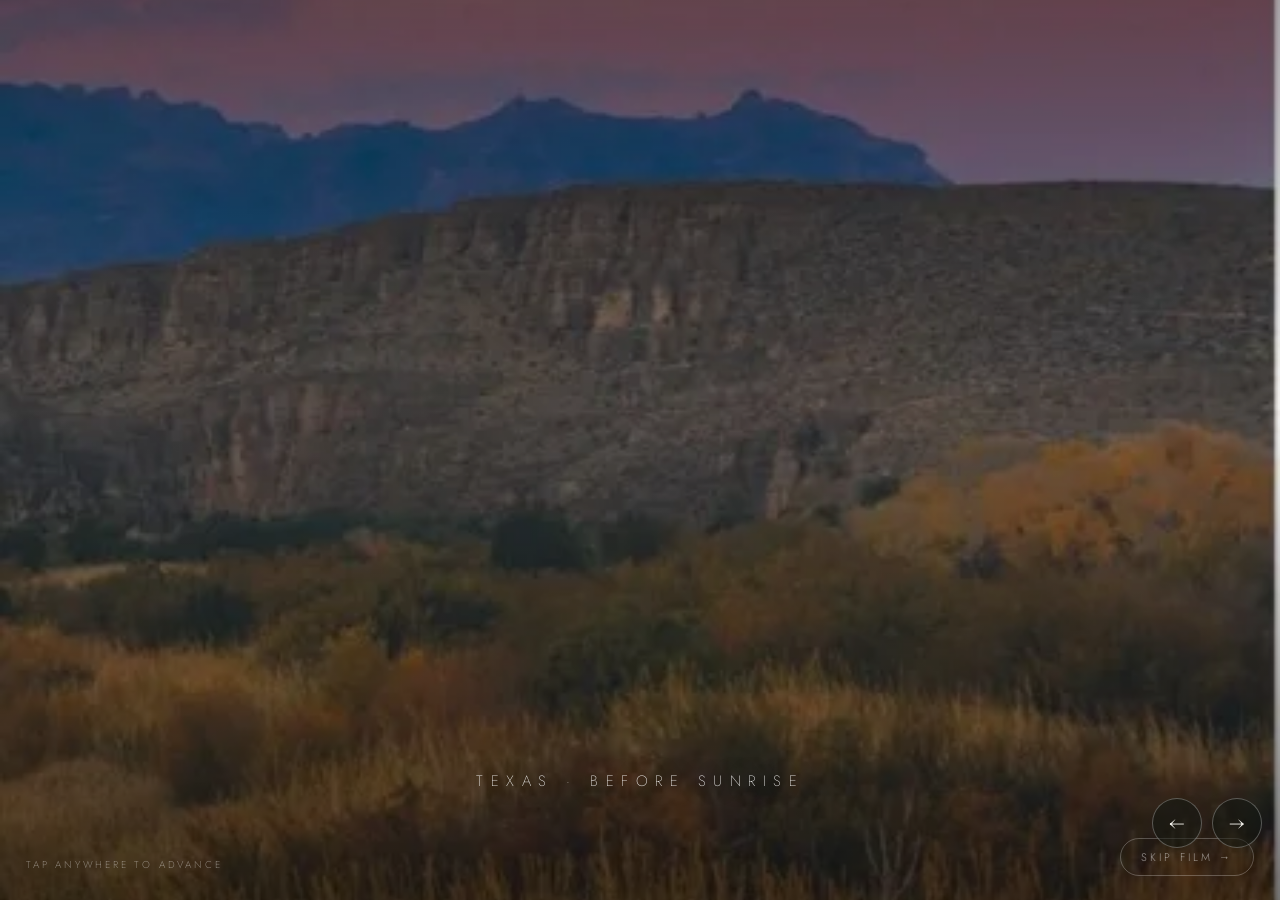
==== commit 13fef042: "Add visible nav buttons and pointer-event navigation Embedded mobile viewers deliver some input even" ====
--- a/elan-brady/index.html
+++ b/elan-brady/index.html
@@ -17,14 +17,15 @@
 }
 *{margin:0;padding:0;box-sizing:border-box}
 html,body{height:100%;overflow:hidden;background:#000;color:var(--ink);
-  font-family:'EB Garamond',serif;-webkit-font-smoothing:antialiased}
+  font-family:'EB Garamond',serif;-webkit-font-smoothing:antialiased;
+  touch-action:manipulation;-webkit-tap-highlight-color:transparent;user-select:none}
 button{font:inherit;background:none;border:none;cursor:pointer;color:inherit}
 img{display:block}
 
 .deck{position:fixed;inset:0;background:var(--canvas)}
 .slide{position:absolute;inset:0;display:flex;align-items:center;justify-content:center;
   opacity:0;visibility:hidden;transition:opacity 1s ease, visibility 0s linear 1s;
-  padding:6vh 7vw;overflow:hidden;background:var(--canvas)}
+  padding:6vh 7vw;overflow:hidden;background:var(--canvas);cursor:pointer}
 .slide.active{opacity:1;visibility:visible;transition:opacity 1s ease;z-index:2}
 .inner{max-width:1100px;width:100%;position:relative;z-index:3}
 
@@ -327,6 +328,15 @@
 body.dark-chrome .progress{background:rgba(255,255,255,.15)}
 .navzone{position:fixed;top:0;bottom:0;width:16%;z-index:40;cursor:pointer}
 .navzone.prev{left:0}.navzone.next{right:0}
+.navbtns{position:fixed;right:18px;bottom:52px;z-index:70;display:flex;gap:10px}
+.navbtns button{width:50px;height:50px;border-radius:50%;border:1px solid #d8d4c8;
+  background:rgba(255,255,255,.88);color:#171A18;font-family:'Cormorant',serif;
+  font-size:24px;line-height:1;display:flex;align-items:center;justify-content:center;
+  box-shadow:0 8px 26px -10px rgba(23,26,24,.35);touch-action:manipulation;
+  transition:background .3s,border-color .3s}
+.navbtns button:active{background:#fff}
+body.dark-chrome .navbtns button{background:rgba(18,22,18,.55);
+  border-color:rgba(255,255,255,.28);color:#efeee8}
 
 @media (prefers-reduced-motion:reduce){
   *,*::before,*::after{animation:none!important;transition-duration:.01ms!important}
@@ -783,6 +793,10 @@
 </div>
 <div class="navzone prev" id="zPrev" aria-label="Previous"></div>
 <div class="navzone next" id="zNext" aria-label="Next"></div>
+<div class="navbtns">
+  <button id="btnPrev" aria-label="Previous slide">←</button>
+  <button id="btnNext" aria-label="Next slide">→</button>
+</div>
 
 <script>
 (function(){
@@ -846,13 +860,33 @@
 }
 document.getElementById('skipBtn').addEventListener('click',e=>{e.stopPropagation();endFilm();});
 
-/* ---------- nav: tap or click ANYWHERE advances ---------- */
+/* ---------- nav ----------
+   Three redundant input paths, deduped by timestamp, because embedded
+   mobile viewers deliver some event types and not others:
+   1. explicit ←/→ buttons (work everywhere JS runs)
+   2. pointerup taps/swipes on the document
+   3. plain click as a final fallback, plus keyboard. */
 function next(){ if(i===0){stepFilm();return;} show(i+1); }
 function prev(){ if(i<=1){return;} show(i-1); }
-document.getElementById('zPrev').addEventListener('click',e=>{e.stopPropagation();prev();});
+let lastNav=0;
+function doNext(){const n=Date.now();if(n-lastNav<350)return;lastNav=n;next();}
+function doPrev(){const n=Date.now();if(n-lastNav<350)return;lastNav=n;prev();}
+document.getElementById('btnNext').addEventListener('click',e=>{e.stopPropagation();doNext();});
+document.getElementById('btnPrev').addEventListener('click',e=>{e.stopPropagation();doPrev();});
+
+let px=null,py=null;
+document.addEventListener('pointerdown',e=>{px=e.clientX;py=e.clientY;},{passive:true});
+document.addEventListener('pointerup',e=>{
+  if(e.target.closest('.skip,.navbtns')||px===null)return;
+  const dx=e.clientX-px, dy=e.clientY-py; px=py=null;
+  if(dx>60&&Math.abs(dy)<80){doPrev();return;}                 /* swipe right = back */
+  if(Math.abs(dx)<14&&Math.abs(dy)<14){                        /* plain tap */
+    if(e.clientX<innerWidth*.16&&i>0)doPrev();else doNext();
+  }
+},{passive:true});
 document.addEventListener('click',e=>{
-  if(e.target.closest('.skip'))return;
-  next();
+  if(e.target.closest('.skip,.navbtns'))return;
+  if(e.clientX<innerWidth*.16&&i>0)doPrev();else doNext();
 });
 document.addEventListener('keydown',e=>{
   if(['ArrowRight','ArrowDown',' ','Enter','PageDown'].includes(e.key)){e.preventDefault();next();}
@@ -860,14 +894,6 @@
   if(e.key==='Home'){filmDone=true;filmTimers.forEach(clearTimeout);show(1);}
   if(e.key==='End')show(slides.length-1);
 });
-let tx=null;
-document.addEventListener('touchstart',e=>{tx=e.changedTouches[0].clientX},{passive:true});
-document.addEventListener('touchend',e=>{
-  if(tx===null)return;
-  const dx=e.changedTouches[0].clientX-tx;
-  if(dx>50){prev();}
-  tx=null;
-},{passive:true});
 
 /* boot */
 show(0);
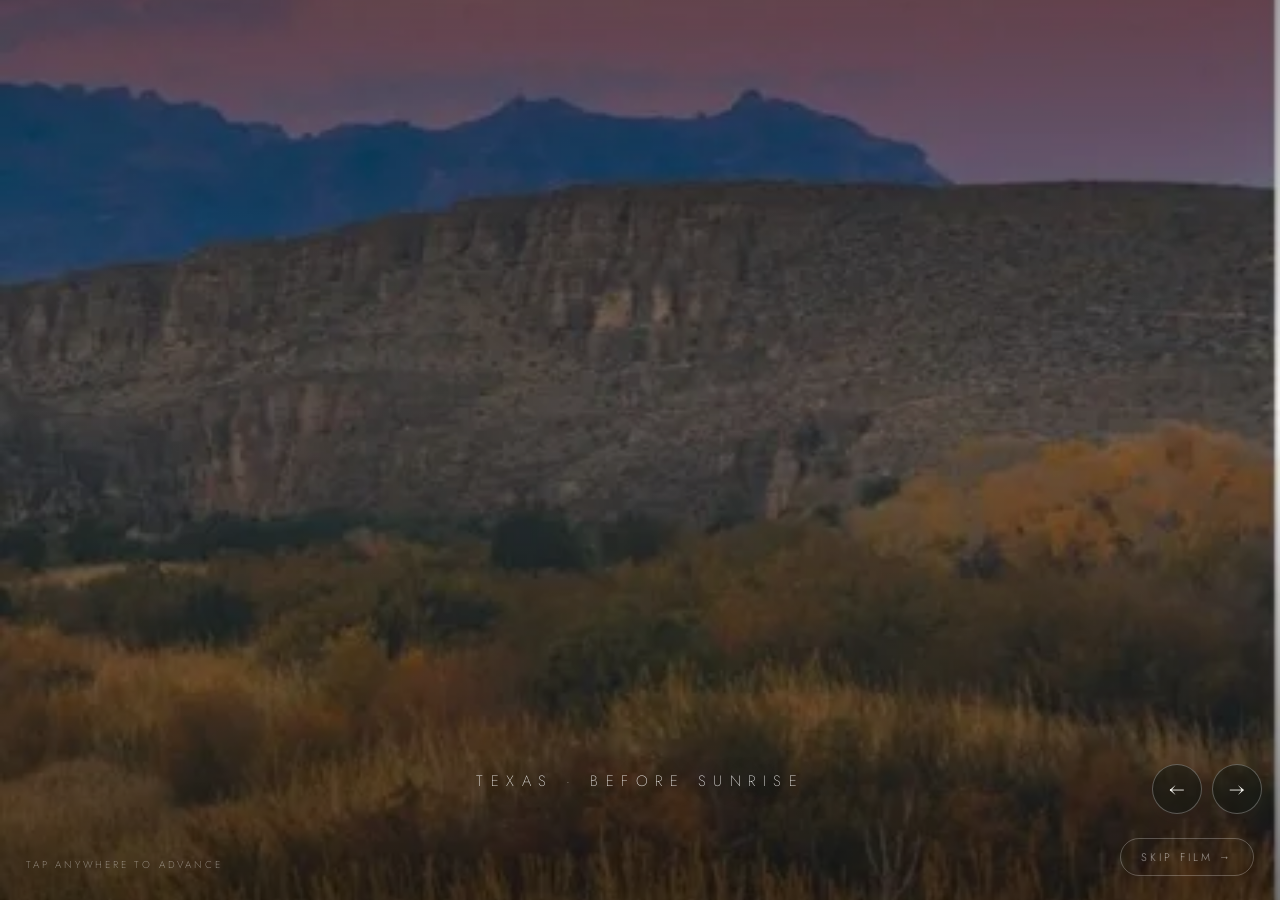
==== commit fd1e230b: "Rewrite film quote as a two-beat personal line Replaces the Paris comparison with 'What if jewelry c" ====
--- a/elan-brady/index.html
+++ b/elan-brady/index.html
@@ -92,6 +92,10 @@
 #f1 .f-cap{position:absolute;left:0;right:0;bottom:12vh}
 .f-q{position:relative;z-index:2;font-family:'Cormorant',serif;font-style:italic;font-weight:300;
   color:#fff;font-size:clamp(24px,3.6vw,48px);line-height:1.4;max-width:26ch}
+.f-q em{font-style:italic;color:var(--aqua)}
+.f-q .q2{display:block;margin-top:.6em;color:rgba(255,255,255,.75);
+  font-size:.72em;opacity:0;transition:opacity 1.8s ease 2.4s}
+#f2.on .q2{opacity:1}
 #f3{background:#000}
 .f-doors{position:absolute;inset:0;display:flex}
 .f-doors .p{flex:1;background:linear-gradient(100deg,#20423a,#16302a 52%,#1d3d34)}
@@ -328,7 +332,7 @@
 body.dark-chrome .progress{background:rgba(255,255,255,.15)}
 .navzone{position:fixed;top:0;bottom:0;width:16%;z-index:40;cursor:pointer}
 .navzone.prev{left:0}.navzone.next{right:0}
-.navbtns{position:fixed;right:18px;bottom:52px;z-index:70;display:flex;gap:10px}
+.navbtns{position:fixed;right:18px;bottom:86px;z-index:70;display:flex;gap:10px}
 .navbtns button{width:50px;height:50px;border-radius:50%;border:1px solid #d8d4c8;
   background:rgba(255,255,255,.88);color:#171A18;font-family:'Cormorant',serif;
   font-size:24px;line-height:1;display:flex;align-items:center;justify-content:center;
@@ -369,7 +373,8 @@
     <div class="f-cap">Texas · before sunrise</div>
   </div>
   <div class="fs" id="f2" style="background:#000">
-    <div class="f-q">What if jewelry could tell the story of Texas the way the great houses tell the story of Paris?</div>
+    <div class="f-q">What if jewelry could tell <em>your</em> story&hellip;
+      <span class="q2">piece by piece, for generations?</span></div>
   </div>
   <div class="fs" id="f3">
     <div class="light"></div>
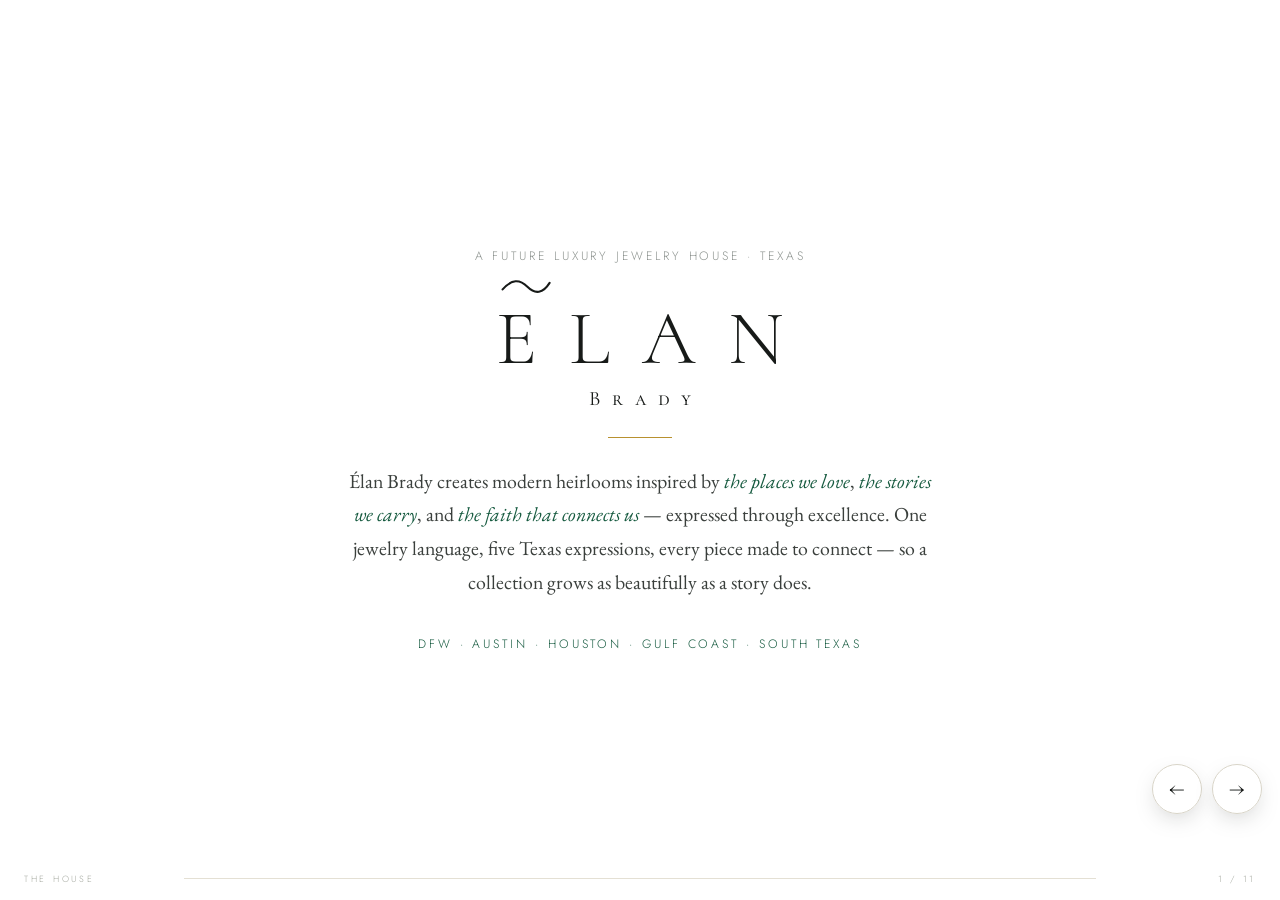
==== commit ef8d781f: "Trim deck to essentials Removes the intro film, philosophy, opportunity, Crossroads, material tiers," ====
--- a/elan-brady/index.html
+++ b/elan-brady/index.html
@@ -73,72 +73,6 @@
 .wordmark .atelier{font-family:'Jost',sans-serif;font-weight:200;letter-spacing:.6em;
   font-size:clamp(8px,.85vw,11px);display:block;margin-top:1.4em;padding-left:.6em;color:#6d736f}
 .wordmark.on-dark{color:#fff}.wordmark.on-dark .atelier{color:rgba(255,255,255,.6)}
-
-/* =========== INTRO FILM =========== */
-#film{background:#000;padding:0}
-.fs{position:absolute;inset:0;display:flex;align-items:center;justify-content:center;
-  opacity:0;transition:opacity 1.8s ease;pointer-events:none;text-align:center;padding:8vh 8vw}
-.fs.on{opacity:1}
-#f1{padding:0}
-#f1 .bg{position:absolute;inset:0;overflow:hidden}
-#f1 .bg img{width:100%;height:100%;object-fit:cover;transform:scale(1.08);
-  animation:kb-slow 14s ease-out forwards}
-@keyframes kb-slow{to{transform:scale(1)}}
-#f1 .bg::after{content:"";position:absolute;inset:0;
-  background:linear-gradient(180deg,rgba(0,0,0,.35),rgba(0,0,0,.05) 45%,rgba(0,0,0,.55))}
-.f-cap{position:relative;z-index:2;color:rgba(255,255,255,.94);font-family:'Jost',sans-serif;
-  font-weight:200;letter-spacing:.5em;text-transform:uppercase;font-size:clamp(10px,1.2vw,15px);
-  text-shadow:0 1px 24px rgba(0,0,0,.5)}
-#f1 .f-cap{position:absolute;left:0;right:0;bottom:12vh}
-.f-q{position:relative;z-index:2;font-family:'Cormorant',serif;font-style:italic;font-weight:300;
-  color:#fff;font-size:clamp(24px,3.6vw,48px);line-height:1.4;max-width:26ch}
-.f-q em{font-style:italic;color:var(--aqua)}
-.f-q .q2{display:block;margin-top:.6em;color:rgba(255,255,255,.75);
-  font-size:.72em;opacity:0;transition:opacity 1.8s ease 2.4s}
-#f2.on .q2{opacity:1}
-#f3{background:#000}
-.f-doors{position:absolute;inset:0;display:flex}
-.f-doors .p{flex:1;background:linear-gradient(100deg,#20423a,#16302a 52%,#1d3d34)}
-.f-doors .p.l{border-right:1px solid rgba(255,255,255,.1)}
-.f-doors .p.r{border-left:1px solid rgba(0,0,0,.3)}
-.f-doors .p{transition:transform 2.8s cubic-bezier(.65,0,.25,1)}
-#f3.open .p.l{transform:translateX(-102%)}
-#f3.open .p.r{transform:translateX(102%)}
-#f3 .light{position:absolute;inset:0;background:radial-gradient(ellipse at 50% 45%,#fdfbf5,#f0ead9 55%,#e2dbc6)}
-#f3 .fmark{position:relative;z-index:3;transition:opacity 1.5s ease}
-#f3.open .fmark{opacity:0}
-#f4{background:#0e120f;padding:0}
-.f-strip{position:absolute;inset:0;display:flex;gap:3px;background:#0e120f}
-.f-strip .band{flex:1;position:relative;overflow:hidden;
-  transform:translateY(101%);transition:transform 1.3s cubic-bezier(.2,.7,.2,1)}
-#f4.on .band{transform:none}
-#f4.on .band:nth-child(2){transition-delay:.35s}
-#f4.on .band:nth-child(3){transition-delay:.7s}
-#f4.on .band:nth-child(4){transition-delay:1.05s}
-#f4.on .band:nth-child(5){transition-delay:1.4s}
-.f-strip .band img{position:absolute;inset:0;width:100%;height:100%;object-fit:cover}
-.f-strip .band::after{content:"";position:absolute;inset:0;
-  background:linear-gradient(180deg,rgba(10,14,11,.55),transparent 32%,transparent 55%,rgba(10,14,11,.62))}
-.f-strip .band span{position:absolute;left:0;right:0;bottom:26px;z-index:2;text-align:center;
-  color:rgba(255,255,255,.94);font-family:'Jost',sans-serif;font-weight:300;
-  letter-spacing:.32em;text-transform:uppercase;font-size:clamp(8px,.95vw,12px)}
-#f4 .f-cap{position:absolute;left:0;right:0;top:7vh;z-index:3;
-  text-shadow:0 1px 20px rgba(0,0,0,.85),0 0 6px rgba(0,0,0,.6)}
-#f5{background:var(--canvas)}
-.f-thresh{font-family:'Cormorant',serif;font-weight:300;color:var(--ink);
-  font-size:clamp(28px,4.4vw,58px);line-height:1.25}
-.f-thresh em{font-style:italic;color:var(--green)}
-.f-sub{margin-top:3vh;font-family:'Jost',sans-serif;font-weight:300;letter-spacing:.3em;
-  text-transform:uppercase;font-size:clamp(9px,1vw,12px);color:#8d938f}
-.skip{position:absolute;right:26px;bottom:24px;z-index:20;font-family:'Jost',sans-serif;
-  font-weight:300;font-size:11px;letter-spacing:.28em;text-transform:uppercase;
-  color:rgba(255,255,255,.55);border:1px solid rgba(255,255,255,.25);border-radius:100px;
-  padding:10px 20px;transition:color .3s,border-color .3s}
-.skip:hover{color:#fff;border-color:rgba(255,255,255,.6)}
-#film.lightmode .skip{color:#8d938f;border-color:#d8d4c8}
-.tapnote{position:absolute;left:26px;bottom:28px;z-index:20;font-family:'Jost',sans-serif;
-  font-weight:300;font-size:10px;letter-spacing:.28em;text-transform:uppercase;color:rgba(255,255,255,.4)}
-#film.lightmode .tapnote{color:#b9b4a6}
 
 /* =========== LINE SLIDES — real photography =========== */
 .line-slide{padding:0}
@@ -310,10 +244,28 @@
 
 /* ask */
 #s-ask{background:var(--sand)}
-.ask-wrap{display:grid;grid-template-columns:44% 56%;gap:4.5vw;align-items:center;max-width:1160px}
-.ask-wrap .ph{aspect-ratio:4/3;box-shadow:0 26px 70px -34px rgba(23,26,24,.4)}
-.ask-line{font-family:'Cormorant',serif;font-weight:300;font-size:clamp(22px,3vw,42px);line-height:1.35}
+.ask-line{font-family:'Cormorant',serif;font-weight:300;font-size:clamp(26px,3.8vw,52px);line-height:1.35}
 .ask-line em{font-style:italic;color:var(--green)}
+
+/* the name */
+.name-wrap{display:grid;grid-template-columns:44% 56%;gap:4.5vw;align-items:center;max-width:1160px}
+.name-wrap .ph{aspect-ratio:4/3;box-shadow:0 26px 70px -34px rgba(23,26,24,.4)}
+.name-math{font-family:'Cormorant',serif;font-weight:300;
+  font-size:clamp(26px,3.4vw,48px);letter-spacing:.12em;margin:2.4vh 0 0;white-space:nowrap}
+.name-math .dim{color:#c6c1b2}
+.name-math .hl{color:var(--green)}
+.name-math .eq{color:var(--gold);padding:0 .3em;font-size:.75em}
+.name-note{font-family:'Jost',sans-serif;font-weight:300;font-size:11px;letter-spacing:.22em;
+  text-transform:uppercase;color:#8d938f;margin-top:1.2vh}
+.defn{background:var(--sand);border-left:3px solid var(--gold);border-radius:8px;
+  padding:18px 22px;max-width:54ch;margin-top:3vh}
+.defn .word{font-family:'Cormorant',serif;font-style:italic;font-weight:400;
+  font-size:clamp(19px,2vw,26px)}
+.defn .pron{font-family:'Jost',sans-serif;font-weight:300;font-size:12px;color:#8d938f;
+  letter-spacing:.08em;padding-left:10px}
+.defn p{font-size:clamp(13.5px,1.2vw,16px);line-height:1.65;color:#4a504c;margin-top:6px}
+.name-tx{font-style:italic;font-size:clamp(14px,1.4vw,18.5px);line-height:1.75;
+  color:#3a3f3c;margin-top:3vh;max-width:48ch}
 
 /* closing */
 .close-lines h2{font-size:clamp(24px,3.4vw,48px);line-height:1.45;font-weight:300}
@@ -354,7 +306,12 @@
   .craft,.gates,.worktable{grid-template-columns:1fr;gap:12px}
   .rev{height:auto;grid-template-columns:1fr;gap:18px}
   .rbar{height:60px!important;margin:0}
-  .paths,.codes,.cross-wrap,.tier-wrap,.ask-wrap{grid-template-columns:1fr;gap:20px}
+  .paths,.codes,.cross-wrap,.tier-wrap,.name-wrap{grid-template-columns:1fr;gap:16px}
+  .name-math{font-size:clamp(22px,7vw,34px)}
+  .name-wrap .ph{aspect-ratio:21/9;max-height:24vh}
+  .name-wrap .ph .cap{display:none}
+  .defn{padding:14px 16px;margin-top:2vh}
+  .name-tx{margin-top:2vh;font-size:14px;padding-right:96px}
   #s-martha .m-grid{grid-template-columns:1fr;gap:24px}
   .cross-wrap .ph{aspect-ratio:4/3;max-height:34vh}
   .gap{height:290px}.gap .pole{width:118px}
@@ -366,46 +323,7 @@
 
 <div class="deck" id="deck">
 
-<!-- ================= 0 · INTRO FILM ================= -->
-<section class="slide active" id="film" data-chapter="Élan Brady — a film" data-dark="1">
-  <div class="fs on" id="f1">
-    <div class="bg"><img src="./assets/texas-sky.webp" alt="Moon over a Texas desert ridge before sunrise"></div>
-    <div class="f-cap">Texas · before sunrise</div>
-  </div>
-  <div class="fs" id="f2" style="background:#000">
-    <div class="f-q">What if jewelry could tell <em>your</em> story&hellip;
-      <span class="q2">piece by piece, for generations?</span></div>
-  </div>
-  <div class="fs" id="f3">
-    <div class="light"></div>
-    <div class="f-doors"><div class="p l"></div><div class="p r"></div></div>
-    <div class="fmark">
-      <div class="wordmark on-dark">
-        <span class="elan"><span class="e">E<svg viewBox="0 0 40 16"><path d="M2 11 C 9 3, 15 3, 21 9 S 33 14, 38 6" fill="none" stroke="#fff" stroke-width="1.6" stroke-linecap="round"/></svg></span>LAN</span>
-        <span class="brady">Brady</span>
-        <span class="atelier">ATELIER&nbsp;&nbsp;TX</span>
-      </div>
-    </div>
-  </div>
-  <div class="fs" id="f4">
-    <div class="f-strip">
-      <div class="band"><img src="./assets/dallas-pearls.webp" alt="DFW line pearl moodboard"><span>DFW</span></div>
-      <div class="band"><img src="./assets/austin-tray.webp" alt="Austin line collected jewelry trays"><span>Austin</span></div>
-      <div class="band"><img src="./assets/houston-tech.webp" alt="Houston line necklace design board"><span>Houston</span></div>
-      <div class="band"><img src="./assets/gulf-silver.webp" alt="Gulf Coast line connector design board"><span>Gulf&nbsp;Coast</span></div>
-      <div class="band"><img src="./assets/texas-sky.webp" alt="South Texas big sky"><span>South&nbsp;Texas</span></div>
-    </div>
-    <div class="f-cap">Five Texas lines · one connected collection</div>
-  </div>
-  <div class="fs" id="f5">
-    <div>
-      <div class="f-thresh">Come see what <em>belongs together.</em></div>
-      <div class="f-sub">DFW · Austin · Houston · Gulf Coast · South Texas — joined at the Crossroads</div>
-    </div>
-  </div>
-  <button class="skip" id="skipBtn">Skip film →</button>
-  <div class="tapnote">Tap anywhere to advance</div>
-</section>
+
 
 <!-- ================= 1 · TITLE ================= -->
 <section class="slide center" data-chapter="The House">
@@ -418,72 +336,31 @@
       </div>
     </div>
     <div class="st d3 hair"></div>
-    <p class="st d4 lede" style="font-size:clamp(15px,1.55vw,21px)">Élan Brady creates modern heirlooms inspired by <em style="color:var(--green)">the places we love</em>, <em style="color:var(--green)">the stories we carry</em>, and <em style="color:var(--green)">the faith that connects us</em> — expressed through excellence, never through slogans. One jewelry language, five Texas expressions, every piece made to connect — so a collection grows as beautifully as a story does.</p>
+    <p class="st d4 lede" style="font-size:clamp(15px,1.55vw,21px)">Élan Brady creates modern heirlooms inspired by <em style="color:var(--green)">the places we love</em>, <em style="color:var(--green)">the stories we carry</em>, and <em style="color:var(--green)">the faith that connects us</em> — expressed through excellence. One jewelry language, five Texas expressions, every piece made to connect — so a collection grows as beautifully as a story does.</p>
     <div class="st d5 quiet" style="margin-top:4vh;color:var(--green)">DFW · Austin · Houston · Gulf Coast · South Texas</div>
   </div>
 </section>
 
-<!-- ================= 2 · PHILOSOPHY ================= -->
-<section class="slide center" data-chapter="Ch 1 · Philosophy">
-  <div class="inner">
-    <div class="st d1 eyebrow"><span class="n">01</span> &nbsp; The Philosophy</div>
-    <h1><span class="st d2" style="display:block">Not a jewelry company.</span>
-        <span class="st d3 big-i" style="display:block;color:var(--green)">A collecting house.</span>
-        <span class="st d4" style="display:block">Jewelry is the first collection.</span></h1>
-    <div class="st d5 hair"></div>
-    <p class="st d6 lede">Modern heirlooms — pieces designed to gain meaning, not lose it. Objects that feel as if they already had a life before you found them. One belief holds the house: <em>beautiful things belong together.</em> People. Stones. Stories. Generations.</p>
-  </div>
-</section>
-
-<!-- ================= 3 · OPPORTUNITY ================= -->
-<section class="slide" data-chapter="Ch 2 · The Opportunity">
-  <div class="inner">
-    <div class="st d1 eyebrow"><span class="n">02</span> &nbsp; The Opportunity</div>
-    <h2 class="st d2">Most fine jewelry is finished<br>the day you buy it.</h2>
-    <div class="gap">
-      <div class="axis"></div>
-      <div class="pole l st d3"><h3>Disposable</h3><p>Fashion jewelry — worn out, not worn in.</p></div>
-      <div class="pole r st d4"><h3>Untouchable</h3><p>Fine jewelry — behind glass, one necklace forever.</p></div>
-      <div class="bloom"><h3>A collection that grows</h3><p>individuality · flexibility · meaning · inheritance</p></div>
-    </div>
-    <p class="st d6 lede" style="margin-top:1.5vh">In between is what people actually want: pieces with meaning that change with a life — and get handed to the next one. That gap is where this house is built.</p>
-  </div>
-</section>
-
-<!-- ================= 4 · THE CROSSROADS ================= -->
-<section class="slide" data-chapter="Ch 3 · The Crossroads">
-  <div class="inner">
-    <div class="cross-wrap">
-      <div class="ph st d2">
-        <img src="./assets/connectors-gold.webp" alt="The Élan Brady connector collection — Hill Country, Austin, Dallas, Gulf Coast, South Texas and Signature connectors on gold chains" style="object-position:center top">
-        <div class="cap">The connector collection · one signature across every line</div>
-      </div>
-      <div>
-        <div class="st d1 eyebrow"><span class="n">03</span> &nbsp; The Signature System — The Crossroads</div>
-        <h2 class="st d3">One jewelry language.<br><span class="big-i" style="color:var(--green)">Many expressions.</span></h2>
-        <div class="st d4 parts"><span>Strand</span><span>Connector</span><span>Centerpiece</span><span>Charm</span></div>
-        <p class="st d5 lede" style="max-width:44ch">Every strand, connector, centerpiece and charm the house ever makes speaks to every piece that came before it. The Crossroads is not a sixth line — it is the signature that runs through all five.</p>
-        <p class="st d6 cross-note" style="margin-top:2.6vh">The engineering is invisible · the beauty is not<br>Compatibility is handled for you</p>
-      </div>
-    </div>
-  </div>
-</section>
+
+
+
+
+
 
 <!-- ================= 5–9 · FIVE LINES ================= -->
-<section class="slide line-slide" data-chapter="Ch 4 · Five Lines · DFW">
+<section class="slide line-slide" data-chapter="Five Lines · DFW">
   <div class="line-wrap">
     <div class="line-field"><img src="./assets/dallas-pearls.webp" alt="DFW line — pearls, gold and onyx moodboard" style="object-position:center top">
       <div class="lname st d1"><span class="idx">LINE I OF V</span><h2>DFW</h2></div></div>
     <div class="line-copy">
       <div class="st d2 quiet" style="margin-bottom:2vh;color:var(--green)">Polish · Contrast · Evening ease</div>
-      <div class="st d3 promise">Pearls without preciousness.</div>
       <div class="st d4 mats"><span>Baroque pearl</span><span>Black onyx</span><span>Fine gold</span><span>Diamond</span><span>Pale aquamarine</span><span>Polished silver</span></div>
       <p class="st d5 worldnote">Blue hour over the metroplex — glass, headlights, a table waiting. Worn with white shirts, denim, black knit, tailored jackets. Pearls you actually live in.</p>
     </div>
   </div>
 </section>
 
-<section class="slide line-slide" data-chapter="Ch 4 · Five Lines · Austin">
+<section class="slide line-slide" data-chapter="Five Lines · Austin">
   <div class="line-wrap">
     <div class="line-field"><img src="./assets/austin-tray.webp" alt="Austin line — collected trays of turquoise, charms and vintage pieces">
       <div class="lname st d1"><span class="idx">LINE II OF V</span><h2>AUSTIN</h2></div></div>
@@ -496,7 +373,7 @@
   </div>
 </section>
 
-<section class="slide line-slide" data-chapter="Ch 4 · Five Lines · Houston">
+<section class="slide line-slide" data-chapter="Five Lines · Houston">
   <div class="line-wrap">
     <div class="line-field"><img src="./assets/houston-tech.webp" alt="Houston line — chain and center connector necklace design board" style="object-position:38% center">
       <div class="lname st d1"><span class="idx">LINE III OF V</span><h2>HOUSTON</h2></div></div>
@@ -509,20 +386,19 @@
   </div>
 </section>
 
-<section class="slide line-slide" data-chapter="Ch 4 · Five Lines · Gulf Coast">
+<section class="slide line-slide" data-chapter="Five Lines · Gulf Coast">
   <div class="line-wrap">
     <div class="line-field"><img src="./assets/gulf-filigree.webp" alt="Gulf Coast line — filigree connector with turquoise, aquamarine and pearl strands" style="object-position:70% center">
       <div class="lname st d1"><span class="idx">LINE IV OF V</span><h2>GULF&nbsp;COAST</h2></div></div>
     <div class="line-copy">
       <div class="st d2 quiet" style="margin-bottom:2vh;color:var(--green)">Water · Light · Ease</div>
-      <div class="st d3 promise">Light on water, made wearable.</div>
       <div class="st d4 mats"><span>Aquamarine</span><span>Pearl</span><span>Mother of pearl</span><span>White &amp; pale gold</span><span>Sea-glass greens</span><span>Silver</span></div>
       <p class="st d5 worldnote">The water line — aquamarine and pearl luster, pale golds, movement like light through the shallows. Linen, bare shoulders, salt air.</p>
     </div>
   </div>
 </section>
 
-<section class="slide line-slide" data-chapter="Ch 4 · Five Lines · South Texas">
+<section class="slide line-slide" data-chapter="Five Lines · South Texas">
   <div class="line-wrap">
     <div class="line-field"><img src="./assets/texas-sky.webp" alt="South Texas — moon over desert mountains and sun-worn grassland">
       <div class="lname st d1"><span class="idx">LINE V OF V</span><h2>SOUTH&nbsp;TEXAS</h2></div></div>
@@ -552,33 +428,12 @@
   </div>
 </section>
 
-<!-- ================= 11 · MATERIAL TIERS ================= -->
-<section class="slide" data-chapter="Ch 5 · Material Strategy">
+
+
+<!-- ================= 12 · PRODUCTION ================= -->
+<section class="slide" data-chapter="Production">
   <div class="inner">
-    <div class="tier-wrap">
-      <div>
-        <div class="st d1 eyebrow"><span class="n">05</span> &nbsp; Material Strategy</div>
-        <h2 class="st d2">Four honest tiers.<br><span class="big-i" style="color:var(--green)">Nothing is called gold that isn't.</span></h2>
-        <div class="tiers">
-          <div class="tier st d3"><h4>Élan Brady Fine</h4><p>Recycled solid 18k gold · precious &amp; fine gemstones · natural / lab always disclosed</p></div>
-          <div class="tier st d4"><h4>Élan Brady Gold</h4><p>Solid 14k gold · natural stones · disclosed lab diamonds · the daily fine tier</p></div>
-          <div class="tier st d5"><h4>Élan Brady Mixed Metal</h4><p>Sterling &amp; oxidized sterling · solid gold accents · expressive stones, pearls, turquoise</p></div>
-          <div class="tier st d6"><h4>Élan Brady Studio</h4><p>Gold-filled · vermeil · silk · leather · brass — accurately disclosed, never called solid gold</p></div>
-        </div>
-        <p class="st d7 tier-cap">An 18k centerpiece + a 14k connector + a silk strand — each honest at its own tier. That is what makes luxury approachable without ever compromising trust.</p>
-      </div>
-      <div class="ph st d4" style="aspect-ratio:4/5;max-height:66vh">
-        <img src="./assets/filigree-suite.webp" alt="Élan Brady gold suite — connector, earrings, bracelet and rings in solid gold" style="object-position:center">
-        <div class="cap">The gold suite · connector, earrings, bracelet, ring</div>
-      </div>
-    </div>
-  </div>
-</section>
-
-<!-- ================= 12 · PRODUCTION ================= -->
-<section class="slide" data-chapter="Ch 6 · Production">
-  <div class="inner">
-    <div class="st d1 eyebrow"><span class="n">06</span> &nbsp; Production — built for low minimums</div>
+    <div class="st d1 eyebrow">Production — built for low minimums</div>
     <h2 class="st d2">Old craft and new engineering,<br>in the same piece.</h2>
     <div class="craft">
       <div class="c st d3"><div class="where">Texas · The Studio</div><h4>Designed &amp; made by hand</h4><p>Every piece begins at Jeni's bench. Studio-made work ships from day one at MOQ of one — the highest-margin, fastest-learning tier of the house.</p></div>
@@ -594,97 +449,16 @@
   </div>
 </section>
 
-<!-- ================= 13 · STARTUP GATES ================= -->
-<section class="slide" data-chapter="Ch 7 · Startup Investment">
+
+
+
+
+
+
+<!-- ================= 16 · BRAND CODES ================= -->
+<section class="slide" data-chapter="The Brand">
   <div class="inner">
-    <div class="st d1 eyebrow"><span class="n">07</span> &nbsp; What it takes to start — staged, never all at risk</div>
-    <h2 class="st d2">Three gates. <span class="big-i" style="color:var(--green)">Each one earns the next.</span></h2>
-    <div class="gates">
-      <div class="gate st d3">
-        <div class="gn">Gate 1 · Months 0–4</div>
-        <h4>Prove it</h4><div class="amt">$18–25K</div>
-        <ul>
-          <li>Connector engineering &amp; masters <b>$6–8K</b></li>
-          <li>10–12 prototypes, small-lot <b>$5–7K</b></li>
-          <li>Wear testing &amp; QA <b>$1–2K</b></li>
-          <li>Brand film, photography v1 <b>$3–4K</b></li>
-          <li>Website v1 (built in-house + AI) <b>$3–4K</b></li>
-        </ul>
-        <div class="unlock">Unlocks: a tested system and a launchable brand.</div>
-      </div>
-      <div class="gate hot st d4">
-        <div class="gn">Gate 2 · Months 4–8</div>
-        <h4>Launch</h4><div class="amt">$45–60K</div>
-        <ul>
-          <li>35-SKU inventory, low MOQ (3–8/SKU) <b>$22–30K</b></li>
-          <li>Packaging, 250 units <b>$4–5K</b></li>
-          <li>Launch photography &amp; content <b>$5–7K</b></li>
-          <li>Legal · trademark · insurance <b>$4–6K</b></li>
-          <li>Launch marketing &amp; events <b>$10–12K</b></li>
-        </ul>
-        <div class="unlock">Unlocks: revenue — the first collection on real necks.</div>
-      </div>
-      <div class="gate st d5">
-        <div class="gn">Gate 3 · Months 9–18</div>
-        <h4>Scale</h4><div class="amt">$55–75K</div>
-        <ul>
-          <li>Expand to 50 SKUs + restock winners <b>$30–40K</b></li>
-          <li>First accessories (belts, silk, leather) <b>$8–10K</b></li>
-          <li>Events &amp; collector program <b>$7–10K</b></li>
-          <li>Paid media, tested small <b>$10–15K</b></li>
-        </ul>
-        <div class="unlock">Unlocked only by Gate-2 sell-through proof.</div>
-      </div>
-    </div>
-    <div class="st d6 fineprint">Planning estimates, pre-quote · low-MOQ strategy throughout · staged release means capital is never all at risk at once · total staged: ~$120–160K</div>
-  </div>
-</section>
-
-<!-- ================= 14 · REVENUE MODEL ================= -->
-<section class="slide" data-chapter="Ch 8 · Revenue Model">
-  <div class="inner">
-    <div class="st d1 eyebrow"><span class="n">08</span> &nbsp; Three-year revenue expectations — best-guess planning model</div>
-    <h2 class="st d2">Grown the way a collection grows.</h2>
-    <div class="rev">
-      <div class="rcol st d3 rc1">
-        <div class="rbar rb1"><div class="rv">$180–300K</div></div>
-        <div class="rmeta"><h4>Year One</h4><p>35 SKUs · launch mid-year · DTC only · AOV ≈ $425 · ~550 orders · community begins</p></div>
-      </div>
-      <div class="rcol st d4 rc2">
-        <div class="rbar rb2"><div class="rv">$520–750K</div></div>
-        <div class="rmeta"><h4>Year Two</h4><p>50 SKUs · ~30% repeat rate · connector ecosystem compounds · events &amp; first accessories</p></div>
-      </div>
-      <div class="rcol st d5 rc3">
-        <div class="rbar rb3"><div class="rv">$1.2–1.6M</div></div>
-        <div class="rmeta"><h4>Year Three</h4><p>Accessories + first clothing capsule · wholesale pilot · collector community · Marfa releases</p></div>
-      </div>
-    </div>
-    <div class="st d6 fineprint" style="margin-top:3vh">Blended gross margin target 58–65% · connectors are the highest-margin, most-repeated purchase · estimates, pre-verification — the model earns its numbers gate by gate</div>
-  </div>
-</section>
-
-<!-- ================= 15 · GROWTH PATH ================= -->
-<section class="slide center" data-chapter="Ch 9 · The Growth Path">
-  <div class="inner">
-    <div class="st d1 eyebrow"><span class="n">09</span> &nbsp; One language, growing categories</div>
-    <h2 class="st d2">Every new category speaks<br><span class="big-i" style="color:var(--green)">the language it was born into.</span></h2>
-    <div class="gpath">
-      <div class="gstep st d3"><h5>35 SKUs</h5><p>Launch · Year 1</p></div>
-      <div class="garr st d3">→</div>
-      <div class="gstep st d4"><h5>50 SKUs</h5><p>Depth · Year 2</p></div>
-      <div class="garr st d4">→</div>
-      <div class="gstep st d5"><h5>Accessories</h5><p>Belts · Silk · Leather</p></div>
-      <div class="garr st d5">→</div>
-      <div class="gstep st d6"><h5>Clothing</h5><p>First capsule · Year 3</p></div>
-    </div>
-    <p class="st d7 lede" style="margin-top:4vh">Because the connector language is shared, a belt, a silk scarf, even a linen shirt can carry the same hardware — every category multiplies the value of every piece a collector already owns. And Marfa crowns it all: one-of-one art that keeps the house dreaming in public.</p>
-  </div>
-</section>
-
-<!-- ================= 16 · BRAND CODES ================= -->
-<section class="slide" data-chapter="Ch 10 · The Brand">
-  <div class="inner">
-    <div class="st d1 eyebrow"><span class="n">10</span> &nbsp; The Brand — already dressed for the part</div>
+    <div class="st d1 eyebrow">The Brand — already dressed for the part</div>
     <h2 class="st d2">The house has its codes:<br><span class="big-i" style="color:var(--green)">linen, mineral mist, atelier green, ink.</span></h2>
     <div class="codes">
       <div class="frame st d3"><img src="./assets/brand-guide.webp" alt="Élan Brady brand guide — wordmark, palette, typography, logo usage and material expression"></div>
@@ -694,104 +468,51 @@
   </div>
 </section>
 
-<!-- ================= 17 · THE OPEN STUDIO ================= -->
-<section class="slide" data-chapter="Ch 11 · The Open Studio">
+
+
+
+
+<!-- ================= 19 · THE ASK ================= -->
+<section class="slide center" id="s-ask" data-chapter="The First Yes">
   <div class="inner">
-    <div class="st d1 eyebrow"><span class="n">11</span> &nbsp; The Open Studio</div>
-    <h2 class="st d2">The website is not a store.<br><span class="big-i" style="color:var(--green)">It's the studio with the door left open.</span></h2>
-    <div class="paths">
-      <div class="path warm st d3">
-        <h4>Wander</h4>
-        <p>Enter through the deep-green door. Hear the studio before you see it. Open drawers, gather a handful of pearls and stones into your own tray, hear the stories, build a piece — the system quietly handles what fits.</p>
-        <ul><li>Step into the studio</li><li>Pick up a handful</li><li>My Collection</li><li>Build</li><li>Drop a hint</li><li>Gather with us</li></ul>
-      </div>
-      <div class="path st d4">
-        <h4>Or buy in seconds</h4>
-        <p>The immersion is always optional. A ready-to-buy customer reaches product, price, availability, cart and checkout from anywhere in one tap. The door never blocks the till.</p>
-        <ul><li>Shop</li><li>Price &amp; availability</li><li>Cart</li><li>Checkout</li><li>Gifting</li></ul>
-      </div>
-    </div>
-  </div>
-</section>
-
-<!-- ================= 18 · STUDIO 52 ================= -->
-<section class="slide center" id="s-52" data-chapter="Ch 12 · Studio 52" data-dark="1">
-  <div class="inner">
-    <div class="st d1 eyebrow"><span class="n" style="color:var(--gold)">12</span> &nbsp; Studio 52 — the hidden headquarters</div>
-    <h2 class="st d2" style="color:#efeee8">Everything moves.<br><span class="big-i" style="color:var(--aqua)">Only what matters reaches the founder.</span></h2>
-    <div class="orbit-wrap st d3">
-      <div class="orbit-ring"></div><div class="orbit-ring r2"></div>
-      <div class="node" style="left:50%;top:0%">RESEARCH</div>
-      <div class="node" style="left:97%;top:33%">MANUFACTURING</div>
-      <div class="node" style="left:79%;top:92%">OPERATIONS</div>
-      <div class="node" style="left:21%;top:92%">MARKETING</div>
-      <div class="node" style="left:3%;top:33%">FINANCE</div>
-      <div class="flower">
-        <svg viewBox="0 0 100 100" width="82" height="82" aria-label="Élan Brady flower emblem">
-          <defs><linearGradient id="sage" x1="0" y1="0" x2="1" y2="1">
-            <stop offset="0" stop-color="#8F9789"/><stop offset=".55" stop-color="#CDD3C5"/><stop offset="1" stop-color="#EBEFE6"/>
-          </linearGradient></defs>
-          <g fill="none" stroke="url(#sage)" stroke-width="2.2" stroke-linecap="round">
-            <path d="M50 50 C 40 30, 46 16, 50 12 C 54 16, 60 30, 50 50"/>
-            <path d="M50 50 C 70 40, 84 46, 88 50 C 84 54, 70 60, 50 50"/>
-            <path d="M50 50 C 60 70, 54 84, 50 88 C 46 84, 40 70, 50 50"/>
-            <path d="M50 50 C 30 60, 16 54, 12 50 C 16 46, 30 40, 50 50"/>
-            <circle cx="50" cy="50" r="5"/>
-          </g>
-        </svg>
-      </div>
-    </div>
-    <p class="st d4 orbit-cap">A coordinated AI intelligence runs the research, vendors, numbers, calendar and follow-ups —<br>and surfaces only the few decisions that need a founder's judgment.<br>
-    <span style="font-style:normal;font-family:'Jost',sans-serif;font-size:10.5px;letter-spacing:.2em;color:rgba(239,238,232,.5)">SO THE FOUNDER'S HANDS STAY ON THE WORK — NOT THE PAPERWORK</span></p>
-  </div>
-</section>
-
-<!-- ================= 19 · THE ASK ================= -->
-<section class="slide" id="s-ask" data-chapter="The First Yes">
-  <div class="ask-wrap">
+    <div class="st d1 quiet" style="margin-bottom:4vh;color:var(--green)">The first yes</div>
+    <div class="ask-line">
+      <span class="st d2" style="display:block;margin-bottom:2.5vh">Gate one is <em>$18–25K</em> and six months.</span>
+      <span class="st d3" style="display:block;margin-bottom:2.5vh">Not the whole dream — just the proof of it.</span>
+      <span class="st d4" style="display:block">And the first partner this house wants <em>is you.</em></span>
+    </div>
+    <div class="st d5 hair" style="margin:5vh auto 0"></div>
+    <div class="st d6 quiet" style="margin-top:2.5vh">Prototypes in hand · the film made · the door built · then we decide gate two together</div>
+  </div>
+</section>
+
+<!-- ================= 20 · THE NAME ================= -->
+<section class="slide" id="s-name" data-chapter="The Name · The Family">
+  <div class="name-wrap">
     <div class="ph st d2">
       <img src="./assets/family.webp" alt="The Brady family in a Texas flower garden at golden hour">
       <div class="cap">The reason the house exists at all</div>
     </div>
     <div>
-      <div class="st d1 quiet" style="margin-bottom:3.5vh;color:var(--green)">The first yes</div>
-      <div class="ask-line">
-        <span class="st d3" style="display:block;margin-bottom:2.2vh">Gate one is <em>$18–25K</em> and six months.</span>
-        <span class="st d4" style="display:block;margin-bottom:2.2vh">Not the whole dream — just the proof of it.</span>
-        <span class="st d5" style="display:block">And the first partner this house wants <em>is you.</em></span>
+      <div class="st d1 quiet" style="color:var(--green)">Where the name comes from</div>
+      <div class="st d3 name-math"><span class="hl">EL</span><span class="dim">I</span><span class="eq">+</span><span class="dim">ETH</span><span class="hl">AN</span><span class="eq">=</span>ÉLAN</div>
+      <div class="st d4 name-note">The boys named the house before it existed</div>
+      <div class="st d5 defn">
+        <span class="word">é·lan</span><span class="pron">/ ā·län / · noun · French</span>
+        <p>Energy, style, and heart — a spirit that moves forward. From <em>élancer</em>, "to rush ahead."</p>
       </div>
-      <div class="st d6 hair" style="margin:4vh 0 0"></div>
-      <div class="st d7 quiet" style="margin-top:2.5vh">Prototypes in hand · the film made · the door built · then we decide gate two together</div>
-    </div>
-  </div>
-</section>
-
-<!-- ================= 20 · CLOSING ================= -->
-<section class="slide center" data-chapter="Closing">
-  <div class="inner close-lines">
-    <h2><span class="st d2" style="display:block;margin-bottom:2.4vh">Some brands make jewelry.</span>
-        <span class="st d4" style="display:block;margin-bottom:2.4vh">Some brands sell luxury.</span>
-        <span class="st d6" style="display:block"><em>Élan Brady gathers stories.</em></span></h2>
-  </div>
-</section>
-
-<!-- ================= 21 · FINAL MARK ================= -->
-<section class="slide center" data-chapter="">
-  <div class="inner">
-    <div class="st d2">
-      <div class="wordmark">
-        <span class="elan"><span class="e">E<svg viewBox="0 0 40 16"><path d="M2 11 C 9 3, 15 3, 21 9 S 33 14, 38 6" fill="none" stroke="#171A18" stroke-width="1.6" stroke-linecap="round"/></svg></span>LAN</span>
-        <span class="brady">Brady</span>
-        <span class="atelier">ATELIER&nbsp;&nbsp;TX</span>
-      </div>
-    </div>
-    <div class="st d5 quiet" style="margin-top:6vh">Come see what belongs together</div>
-  </div>
-</section>
+      <p class="st d6 name-tx">From dancing in the rain at Luckenbach to fishing offshore on the Gulf Coast — Texas is part of the brand story, because it's part of ours.</p>
+    </div>
+  </div>
+</section>
+
+
+
+
 
 </div>
 
-<div class="chrome hidden" id="chrome">
+<div class="chrome" id="chrome">
   <div class="ch-label" id="chLabel"></div>
   <div class="progress"><div class="bar" id="bar"></div></div>
   <div class="ch-label r" id="counter"></div>
@@ -812,13 +533,12 @@
   d.textContent='Something went wrong loading the presentation: '+msg;
   document.body.appendChild(d);
 };
-const reduced=matchMedia('(prefers-reduced-motion: reduce)').matches;
 
 /* ---------- deck ---------- */
 const slides=[...document.querySelectorAll('.slide')];
 const bar=document.getElementById('bar'),chLabel=document.getElementById('chLabel'),
       counter=document.getElementById('counter'),chrome=document.getElementById('chrome');
-let i=0, filmDone=false, filmTimers=[];
+let i=0;
 
 function show(n){
   n=Math.max(0,Math.min(slides.length-1,n));
@@ -830,40 +550,7 @@
   chLabel.textContent=slides[i].dataset.chapter||'';
   counter.textContent=(i+1)+' / '+slides.length;
   document.body.classList.toggle('dark-chrome',slides[i].dataset.dark==='1');
-  chrome.classList.toggle('hidden', i===0);
 }
-
-/* ---------- film timeline ---------- */
-const f=[1,2,3,4,5].map(n=>document.getElementById('f'+n));
-let filmScene=0, filmManual=false;
-function setScene(k){
-  filmScene=k;
-  f.forEach((el,idx)=>el.classList.toggle('on',idx===k));
-  document.getElementById('film').classList.toggle('lightmode',k===4);
-  if(k===2){setTimeout(()=>document.getElementById('f3').classList.add('open'),1300);}
-}
-function runFilm(){
-  setScene(0);
-  const T=(ms,fn)=>filmTimers.push(setTimeout(()=>{if(!filmManual)fn();},ms));
-  T(6500,()=>setScene(1));
-  T(13500,()=>setScene(2));
-  T(21500,()=>setScene(3));
-  T(29500,()=>setScene(4));
-  T(37000,endFilm);
-}
-function stepFilm(){
-  filmManual=true;
-  filmTimers.forEach(clearTimeout);filmTimers=[];
-  if(filmScene>=4){endFilm();return;}
-  setScene(filmScene+1);
-}
-function endFilm(){
-  if(filmDone)return;
-  filmDone=true;
-  filmTimers.forEach(clearTimeout);filmTimers=[];
-  show(1);
-}
-document.getElementById('skipBtn').addEventListener('click',e=>{e.stopPropagation();endFilm();});
 
 /* ---------- nav ----------
    Three redundant input paths, deduped by timestamp, because embedded
@@ -871,8 +558,8 @@
    1. explicit ←/→ buttons (work everywhere JS runs)
    2. pointerup taps/swipes on the document
    3. plain click as a final fallback, plus keyboard. */
-function next(){ if(i===0){stepFilm();return;} show(i+1); }
-function prev(){ if(i<=1){return;} show(i-1); }
+function next(){ show(i+1); }
+function prev(){ if(i>0)show(i-1); }
 let lastNav=0;
 function doNext(){const n=Date.now();if(n-lastNav<350)return;lastNav=n;next();}
 function doPrev(){const n=Date.now();if(n-lastNav<350)return;lastNav=n;prev();}
@@ -882,7 +569,7 @@
 let px=null,py=null;
 document.addEventListener('pointerdown',e=>{px=e.clientX;py=e.clientY;},{passive:true});
 document.addEventListener('pointerup',e=>{
-  if(e.target.closest('.skip,.navbtns')||px===null)return;
+  if(e.target.closest('.navbtns')||px===null)return;
   const dx=e.clientX-px, dy=e.clientY-py; px=py=null;
   if(dx>60&&Math.abs(dy)<80){doPrev();return;}                 /* swipe right = back */
   if(Math.abs(dx)<14&&Math.abs(dy)<14){                        /* plain tap */
@@ -890,19 +577,18 @@
   }
 },{passive:true});
 document.addEventListener('click',e=>{
-  if(e.target.closest('.skip,.navbtns'))return;
+  if(e.target.closest('.navbtns'))return;
   if(e.clientX<innerWidth*.16&&i>0)doPrev();else doNext();
 });
 document.addEventListener('keydown',e=>{
   if(['ArrowRight','ArrowDown',' ','Enter','PageDown'].includes(e.key)){e.preventDefault();next();}
   if(['ArrowLeft','ArrowUp','PageUp'].includes(e.key)){e.preventDefault();prev();}
-  if(e.key==='Home'){filmDone=true;filmTimers.forEach(clearTimeout);show(1);}
+  if(e.key==='Home')show(0);
   if(e.key==='End')show(slides.length-1);
 });
 
 /* boot */
 show(0);
-if(reduced){ setScene(0); } else { runFilm(); }
 })();
 </script>
 </body>
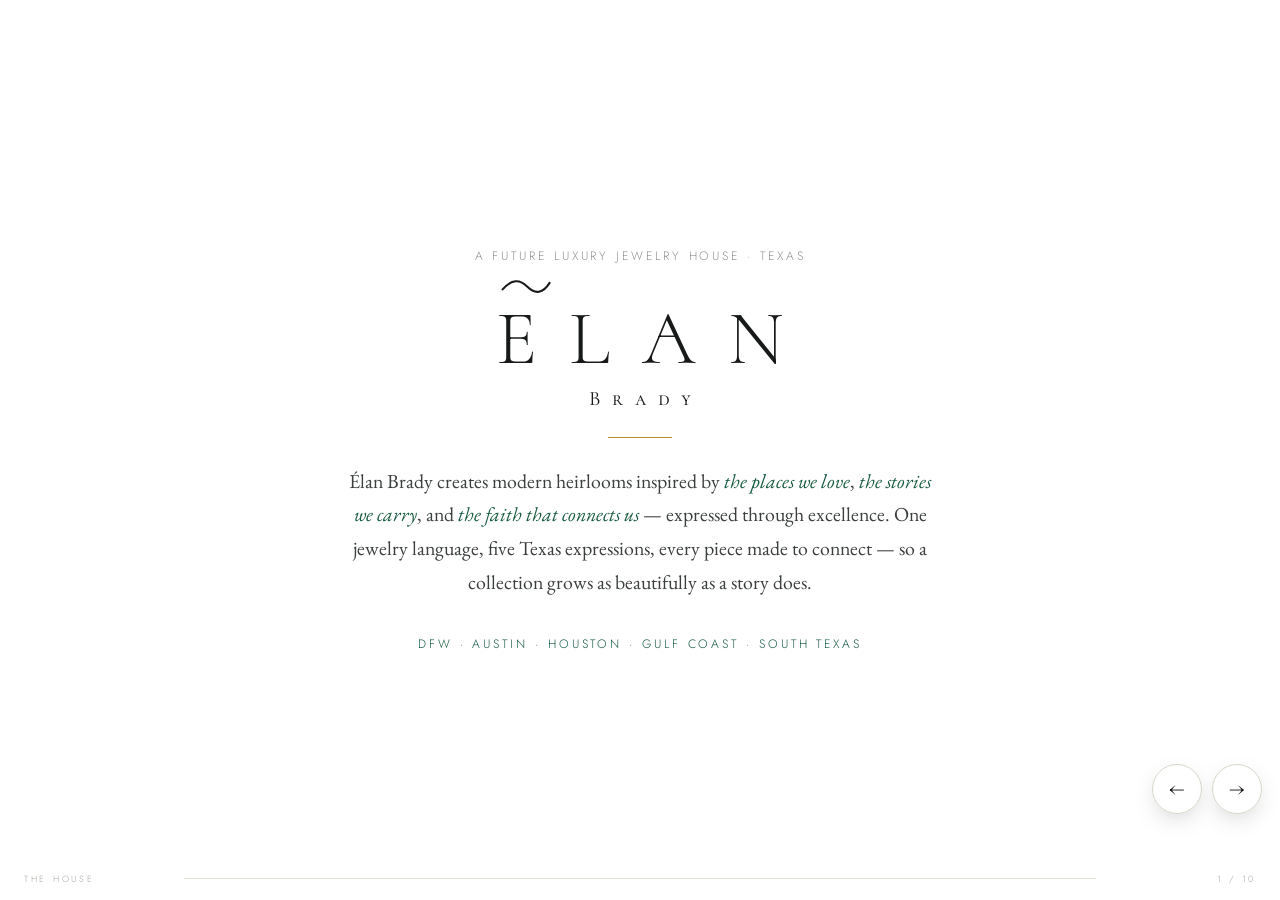
==== commit 90045068: "Remove the gate-one numbers slide Cuts 'The First Yes' page; the deck now closes with the brand page" ====
--- a/elan-brady/index.html
+++ b/elan-brady/index.html
@@ -468,24 +468,6 @@
   </div>
 </section>
 
-
-
-
-
-<!-- ================= 19 · THE ASK ================= -->
-<section class="slide center" id="s-ask" data-chapter="The First Yes">
-  <div class="inner">
-    <div class="st d1 quiet" style="margin-bottom:4vh;color:var(--green)">The first yes</div>
-    <div class="ask-line">
-      <span class="st d2" style="display:block;margin-bottom:2.5vh">Gate one is <em>$18–25K</em> and six months.</span>
-      <span class="st d3" style="display:block;margin-bottom:2.5vh">Not the whole dream — just the proof of it.</span>
-      <span class="st d4" style="display:block">And the first partner this house wants <em>is you.</em></span>
-    </div>
-    <div class="st d5 hair" style="margin:5vh auto 0"></div>
-    <div class="st d6 quiet" style="margin-top:2.5vh">Prototypes in hand · the film made · the door built · then we decide gate two together</div>
-  </div>
-</section>
-
 <!-- ================= 20 · THE NAME ================= -->
 <section class="slide" id="s-name" data-chapter="The Name · The Family">
   <div class="name-wrap">
